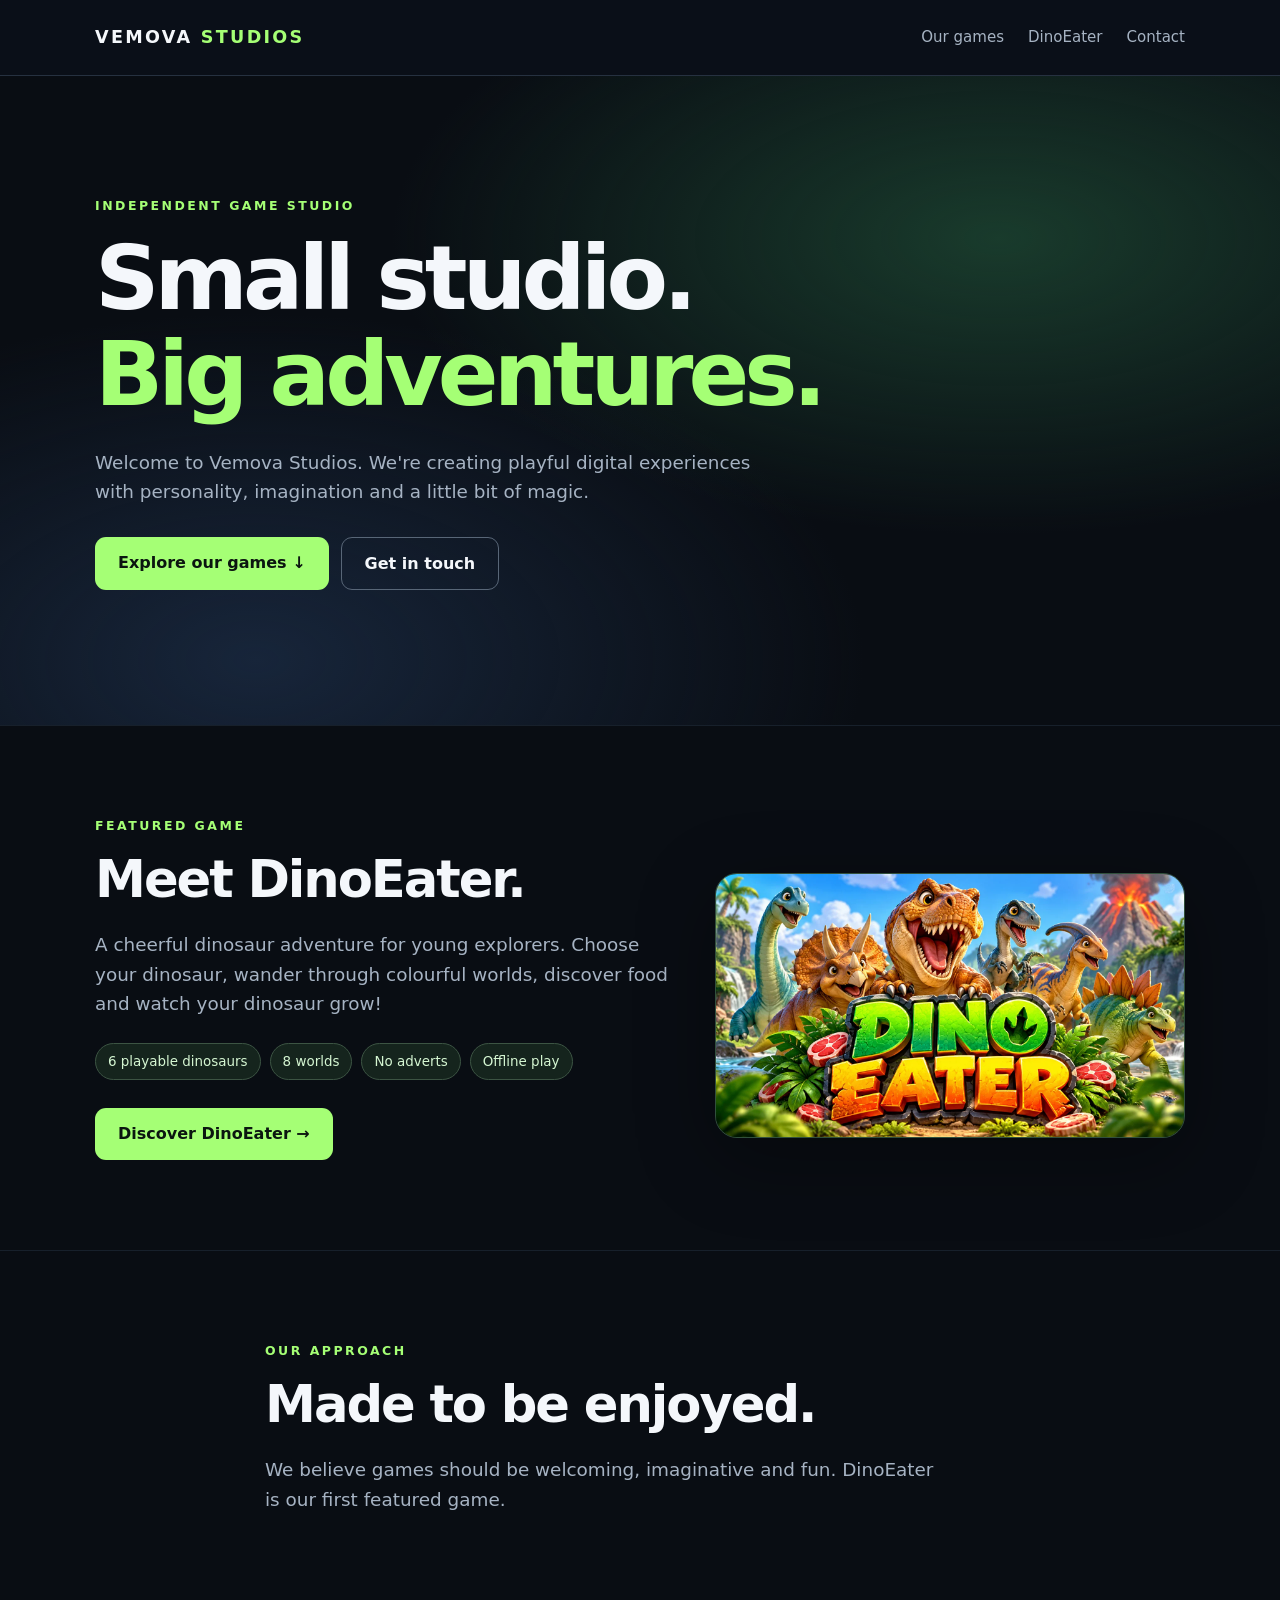
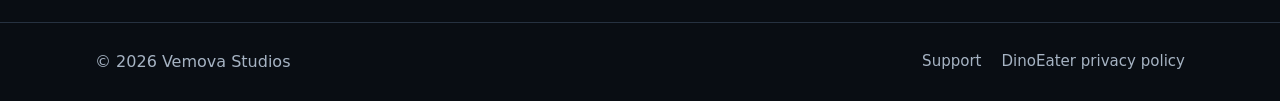
==== index.html @ fb1845d6 "Use DinoEater game banner on studio homepage" ====
<!doctype html><html lang="en-GB"><head><meta charset="utf-8"><meta name="viewport" content="width=device-width,initial-scale=1"><meta name="description" content="Vemova Studios is an independent game studio. Discover DinoEater, a colourful dinosaur adventure coming soon to Android."><meta name="theme-color" content="#090d13"><title>Vemova Studios | Independent Game Studio</title><link rel="stylesheet" href="style.css"></head><body><header><div class="wrap nav"><a class="brand" href="./">VEMOVA <span>STUDIOS</span></a><nav><a href="#games">Our games</a><a href="dinoeater/">DinoEater</a><a href="mailto:support@vemovastudios.co.uk">Contact</a></nav></div></header><main><section class="hero"><div class="wrap"><div class="eyebrow">INDEPENDENT GAME STUDIO</div><h1>Small studio.<br><em>Big adventures.</em></h1><p class="lead">Welcome to Vemova Studios. We're creating playful digital experiences with personality, imagination and a little bit of magic.</p><div class="actions"><a class="button" href="#games">Explore our games ↓</a><a class="button outline" href="mailto:support@vemovastudios.co.uk">Get in touch</a></div></div></section><section class="section" id="games"><div class="wrap"><div class="eyebrow">FEATURED GAME</div><div class="feature"><div><h2>Meet DinoEater.</h2><p class="section-intro">A cheerful dinosaur adventure for young explorers. Choose your dinosaur, wander through colourful worlds, discover food and watch your dinosaur grow!</p><div class="pills"><span class="pill">6 playable dinosaurs</span><span class="pill">8 worlds</span><span class="pill">No adverts</span><span class="pill">Offline play</span></div><a class="button" href="dinoeater/">Discover DinoEater →</a></div><div class="dino-mark" style="overflow:hidden;min-height:0"><img src="dinoeater-banner.webp" alt="DinoEater game banner featuring colourful dinosaurs" style="display:block;width:100%;height:auto" loading="lazy"></div></div></div></section><section class="section"><div class="wrap narrow"><div class="eyebrow">OUR APPROACH</div><h2>Made to be enjoyed.</h2><p class="section-intro">We believe games should be welcoming, imaginative and fun. DinoEater is our first featured game.</p></div></section></main><footer><div class="wrap footer-inner"><span>© <span id="year">2026</span> Vemova Studios</span><div class="footer-links"><a href="mailto:support@vemovastudios.co.uk">Support</a><a href="https://privacy.vemovastudios.co.uk/">DinoEater privacy policy</a></div></div></footer><script>document.getElementById('year').textContent=new Date().getFullYear()</script></body></html>
---- style.css ----
:root{color-scheme:dark;--bg:#090d13;--panel:#121a25;--line:#263140;--text:#f4f7fb;--muted:#a6b3c3;--green:#a5ff75}*{box-sizing:border-box}html{scroll-behavior:smooth}body{margin:0;background:var(--bg);color:var(--text);font-family:Inter,system-ui,-apple-system,Segoe UI,sans-serif;line-height:1.6}a{color:inherit;text-decoration:none}.wrap{max-width:1140px;margin:auto;padding:0 25px}header{background:#0b1119eF;border-bottom:1px solid var(--line);position:sticky;top:0;z-index:5;backdrop-filter:blur(12px)}.nav{display:flex;justify-content:space-between;align-items:center;min-height:75px;gap:20px}.brand{font-size:1.1rem;font-weight:900;letter-spacing:.13em;white-space:nowrap}.brand span{color:var(--green)}nav{display:flex;gap:24px;flex-wrap:wrap}nav a,.footer-links a{color:var(--muted);font-size:.94rem}nav a:hover,a:hover{color:var(--green)}.hero{padding:120px 0 135px;background:radial-gradient(ellipse at 78% 25%,#193b2c 0,transparent 43%),radial-gradient(ellipse at 20% 90%,#17253a 0,transparent 42%),var(--bg)}.eyebrow{font-size:.78rem;font-weight:800;letter-spacing:.2em;color:var(--green);margin-bottom:15px}h1,h2,h3,p{margin-top:0}h1{font-size:clamp(3rem,7vw,6.4rem);line-height:1.07;letter-spacing:-.055em;margin-bottom:25px}h1 em{color:var(--green);font-style:normal}h2{font-size:clamp(2.1rem,4vw,3.7rem);line-height:1.12;letter-spacing:-.04em;margin-bottom:22px}h3{font-size:1.25rem}.lead,.section-intro{font-size:1.15rem;max-width:680px;color:var(--muted)}.actions{display:flex;gap:12px;flex-wrap:wrap;margin-top:30px}.button{display:inline-block;background:var(--green);color:#0b1610;padding:13px 23px;border-radius:11px;font-weight:800}.button:hover{background:#d0ffae;color:#07120a}.button.outline{background:transparent;border:1px solid #586677;color:var(--text)}.section{padding:90px 0;border-top:1px solid #17202b}.feature{display:grid;grid-template-columns:1.1fr .9fr;gap:45px;align-items:center}.pills{display:flex;flex-wrap:wrap;gap:9px;margin:24px 0 28px}.pill{padding:7px 12px;border:1px solid #3c5443;border-radius:99px;color:#d5f6d2;background:#15241d;font-size:.84rem}.dino-mark{min-height:350px;border-radius:22px;display:grid;place-items:center;text-align:center;background:radial-gradient(circle at 50% 45%,#275c35,#132b28 60%,#101824);border:1px solid #31503c;box-shadow:0 20px 80px #0005}.dino-mark strong{display:block;font-size:2.6rem;color:var(--green);line-height:1.3}.dino-mark small{display:block;color:#d0dfd2}.emoji{font-size:6.5rem}.narrow{max-width:800px}.grid{display:grid;grid-template-columns:repeat(3,1fr);gap:18px;margin-top:30px}.tile{background:var(--panel);border:1px solid var(--line);border-radius:16px;padding:28px}.tile p{color:var(--muted);margin-bottom:0}.icon{font-size:2.5rem;margin-bottom:12px}.worlds{display:grid;grid-template-columns:repeat(4,1fr);gap:14px;margin-top:25px}.world{background:linear-gradient(135deg,#172633,#15221b);border:1px solid #304139;padding:22px 16px;border-radius:13px;font-weight:700}.shots{background:#101925;border:1px dashed #496051;border-radius:18px;padding:60px 25px;text-align:center;color:var(--muted)}.shots strong{display:block;color:var(--text);font-size:1.15rem;margin-bottom:10px}.shots p{margin-bottom:0}footer{border-top:1px solid var(--line);padding:26px 0;color:var(--muted)}.footer-inner,.footer-links{display:flex;justify-content:space-between;gap:20px;flex-wrap:wrap}@media(max-width:750px){.nav{align-items:flex-start;flex-direction:column;padding-top:15px;padding-bottom:15px}nav{gap:16px}.hero{padding:85px 0}.section{padding:65px 0}.feature,.grid{grid-template-columns:1fr}.worlds{grid-template-columns:repeat(2,1fr)}.dino-mark{min-height:270px}}
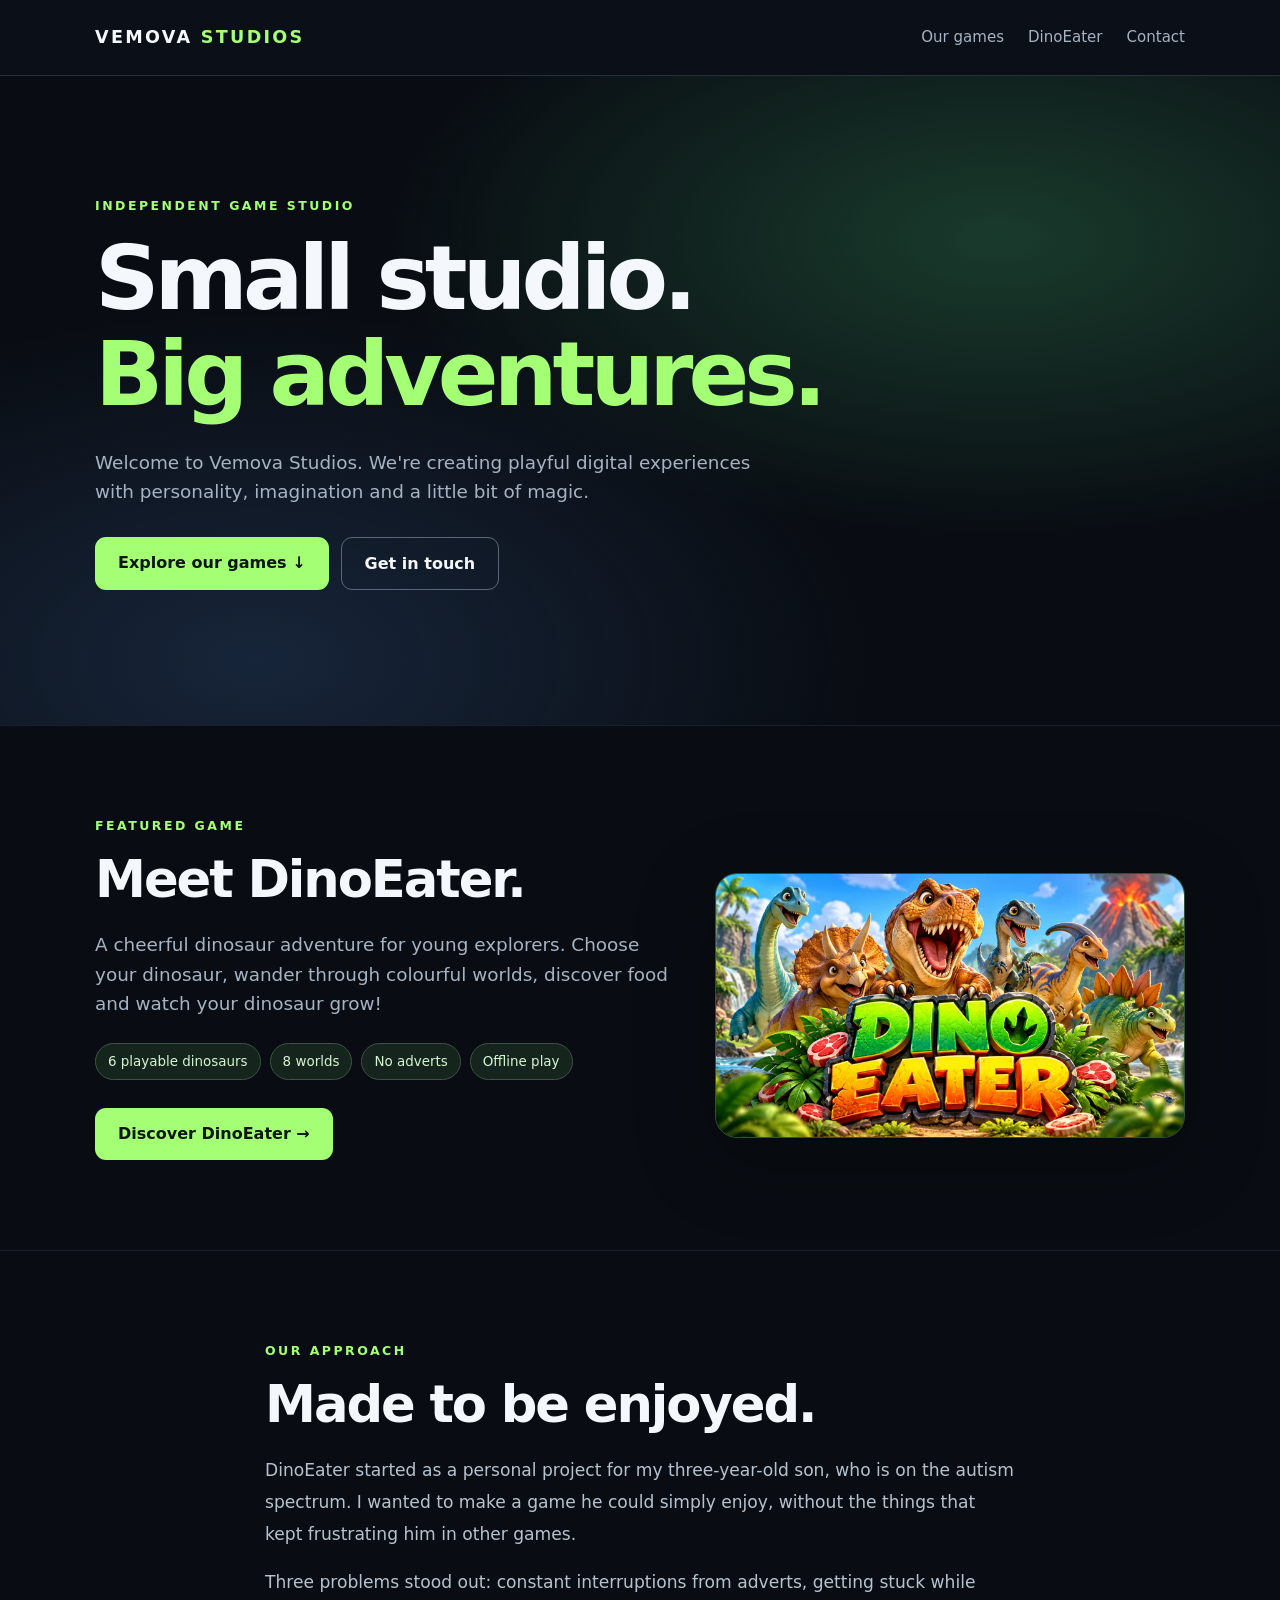
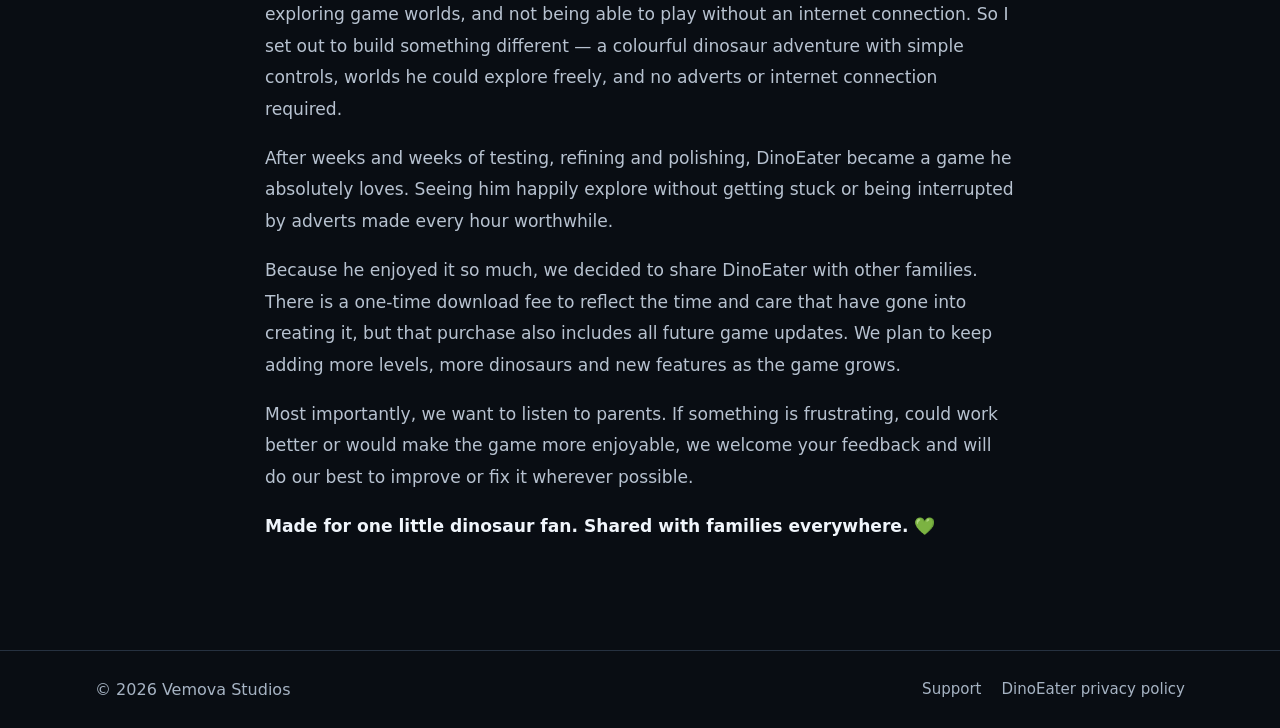
==== commit 5a71fcbf: "Tell DinoEater's family story in Our Approach homepage section" ====
--- a/index.html
+++ b/index.html
@@ -1 +1 @@
-<!doctype html><html lang="en-GB"><head><meta charset="utf-8"><meta name="viewport" content="width=device-width,initial-scale=1"><meta name="description" content="Vemova Studios is an independent game studio. Discover DinoEater, a colourful dinosaur adventure coming soon to Android."><meta name="theme-color" content="#090d13"><title>Vemova Studios | Independent Game Studio</title><link rel="stylesheet" href="style.css"></head><body><header><div class="wrap nav"><a class="brand" href="./">VEMOVA <span>STUDIOS</span></a><nav><a href="#games">Our games</a><a href="dinoeater/">DinoEater</a><a href="mailto:support@vemovastudios.co.uk">Contact</a></nav></div></header><main><section class="hero"><div class="wrap"><div class="eyebrow">INDEPENDENT GAME STUDIO</div><h1>Small studio.<br><em>Big adventures.</em></h1><p class="lead">Welcome to Vemova Studios. We're creating playful digital experiences with personality, imagination and a little bit of magic.</p><div class="actions"><a class="button" href="#games">Explore our games ↓</a><a class="button outline" href="mailto:support@vemovastudios.co.uk">Get in touch</a></div></div></section><section class="section" id="games"><div class="wrap"><div class="eyebrow">FEATURED GAME</div><div class="feature"><div><h2>Meet DinoEater.</h2><p class="section-intro">A cheerful dinosaur adventure for young explorers. Choose your dinosaur, wander through colourful worlds, discover food and watch your dinosaur grow!</p><div class="pills"><span class="pill">6 playable dinosaurs</span><span class="pill">8 worlds</span><span class="pill">No adverts</span><span class="pill">Offline play</span></div><a class="button" href="dinoeater/">Discover DinoEater →</a></div><div class="dino-mark" style="overflow:hidden;min-height:0"><img src="dinoeater-banner.webp" alt="DinoEater game banner featuring colourful dinosaurs" style="display:block;width:100%;height:auto" loading="lazy"></div></div></div></section><section class="section"><div class="wrap narrow"><div class="eyebrow">OUR APPROACH</div><h2>Made to be enjoyed.</h2><p class="section-intro">We believe games should be welcoming, imaginative and fun. DinoEater is our first featured game.</p></div></section></main><footer><div class="wrap footer-inner"><span>© <span id="year">2026</span> Vemova Studios</span><div class="footer-links"><a href="mailto:support@vemovastudios.co.uk">Support</a><a href="https://privacy.vemovastudios.co.uk/">DinoEater privacy policy</a></div></div></footer><script>document.getElementById('year').textContent=new Date().getFullYear()</script></body></html>+<!doctype html><html lang="en-GB"><head><meta charset="utf-8"><meta name="viewport" content="width=device-width,initial-scale=1"><meta name="description" content="Vemova Studios is an independent game studio. Discover DinoEater, a colourful dinosaur adventure coming soon to Android."><meta name="theme-color" content="#090d13"><title>Vemova Studios | Independent Game Studio</title><link rel="stylesheet" href="style.css"></head><body><header><div class="wrap nav"><a class="brand" href="./">VEMOVA <span>STUDIOS</span></a><nav><a href="#games">Our games</a><a href="dinoeater/">DinoEater</a><a href="mailto:support@vemovastudios.co.uk">Contact</a></nav></div></header><main><section class="hero"><div class="wrap"><div class="eyebrow">INDEPENDENT GAME STUDIO</div><h1>Small studio.<br><em>Big adventures.</em></h1><p class="lead">Welcome to Vemova Studios. We're creating playful digital experiences with personality, imagination and a little bit of magic.</p><div class="actions"><a class="button" href="#games">Explore our games ↓</a><a class="button outline" href="mailto:support@vemovastudios.co.uk">Get in touch</a></div></div></section><section class="section" id="games"><div class="wrap"><div class="eyebrow">FEATURED GAME</div><div class="feature"><div><h2>Meet DinoEater.</h2><p class="section-intro">A cheerful dinosaur adventure for young explorers. Choose your dinosaur, wander through colourful worlds, discover food and watch your dinosaur grow!</p><div class="pills"><span class="pill">6 playable dinosaurs</span><span class="pill">8 worlds</span><span class="pill">No adverts</span><span class="pill">Offline play</span></div><a class="button" href="dinoeater/">Discover DinoEater →</a></div><div class="dino-mark" style="overflow:hidden;min-height:0"><img src="dinoeater-banner.webp" alt="DinoEater game banner featuring colourful dinosaurs" style="display:block;width:100%;height:auto" loading="lazy"></div></div></div></section><section class="section"><div class="wrap narrow"><div class="eyebrow">OUR APPROACH</div><h2>Made to be enjoyed.</h2><div style="color:#b7c2d0;font-size:1.07rem;line-height:1.85"><p>DinoEater started as a personal project for my three-year-old son, who is on the autism spectrum. I wanted to make a game he could simply enjoy, without the things that kept frustrating him in other games.</p><p>Three problems stood out: constant interruptions from adverts, getting stuck while exploring game worlds, and not being able to play without an internet connection. So I set out to build something different — a colourful dinosaur adventure with simple controls, worlds he could explore freely, and no adverts or internet connection required.</p><p>After weeks and weeks of testing, refining and polishing, DinoEater became a game he absolutely loves. Seeing him happily explore without getting stuck or being interrupted by adverts made every hour worthwhile.</p><p>Because he enjoyed it so much, we decided to share DinoEater with other families. There is a one-time download fee to reflect the time and care that have gone into creating it, but that purchase also includes all future game updates. We plan to keep adding more levels, more dinosaurs and new features as the game grows.</p><p>Most importantly, we want to listen to parents. If something is frustrating, could work better or would make the game more enjoyable, we welcome your feedback and will do our best to improve or fix it wherever possible.</p><p style="color:#f0f5fb;font-weight:700">Made for one little dinosaur fan. Shared with families everywhere. 💚</p></div></div></section></main><footer><div class="wrap footer-inner"><span>© <span id="year">2026</span> Vemova Studios</span><div class="footer-links"><a href="mailto:support@vemovastudios.co.uk">Support</a><a href="https://privacy.vemovastudios.co.uk/">DinoEater privacy policy</a></div></div></footer><script>document.getElementById('year').textContent=new Date().getFullYear()</script></body></html>
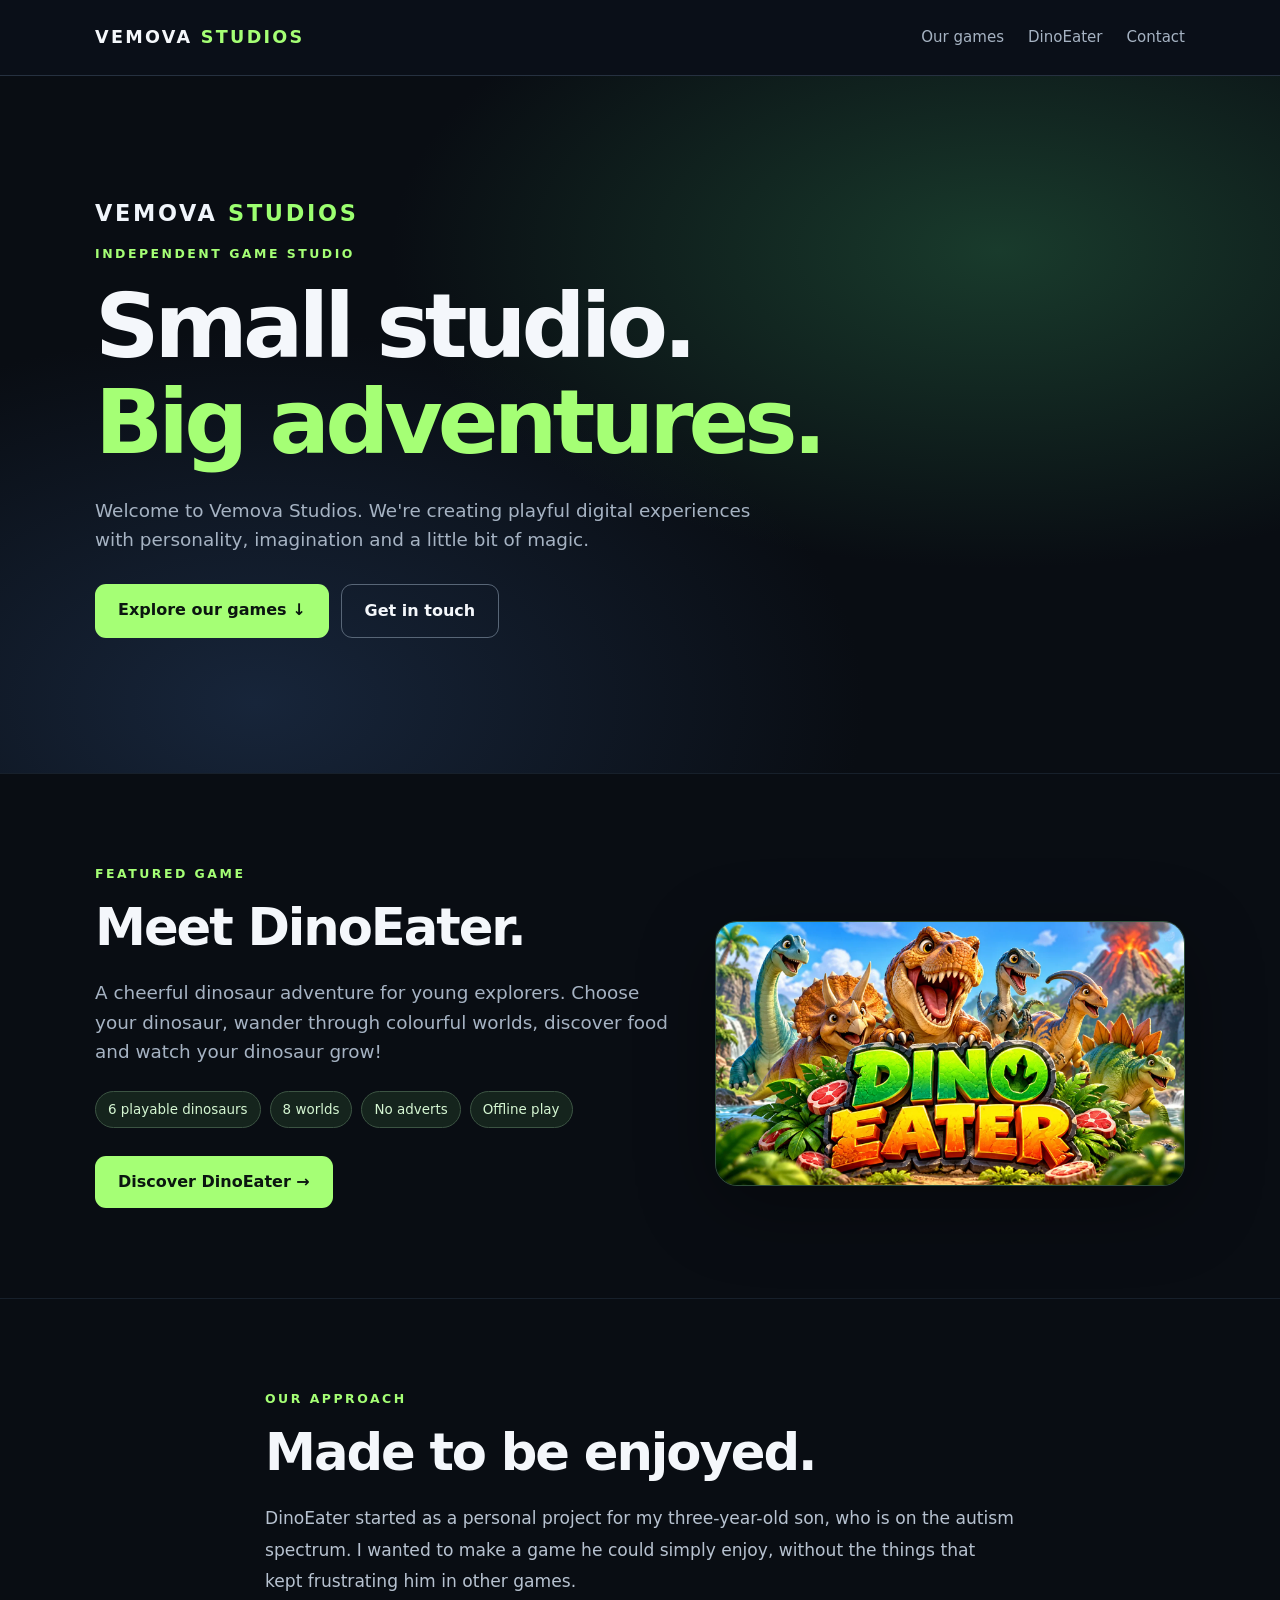
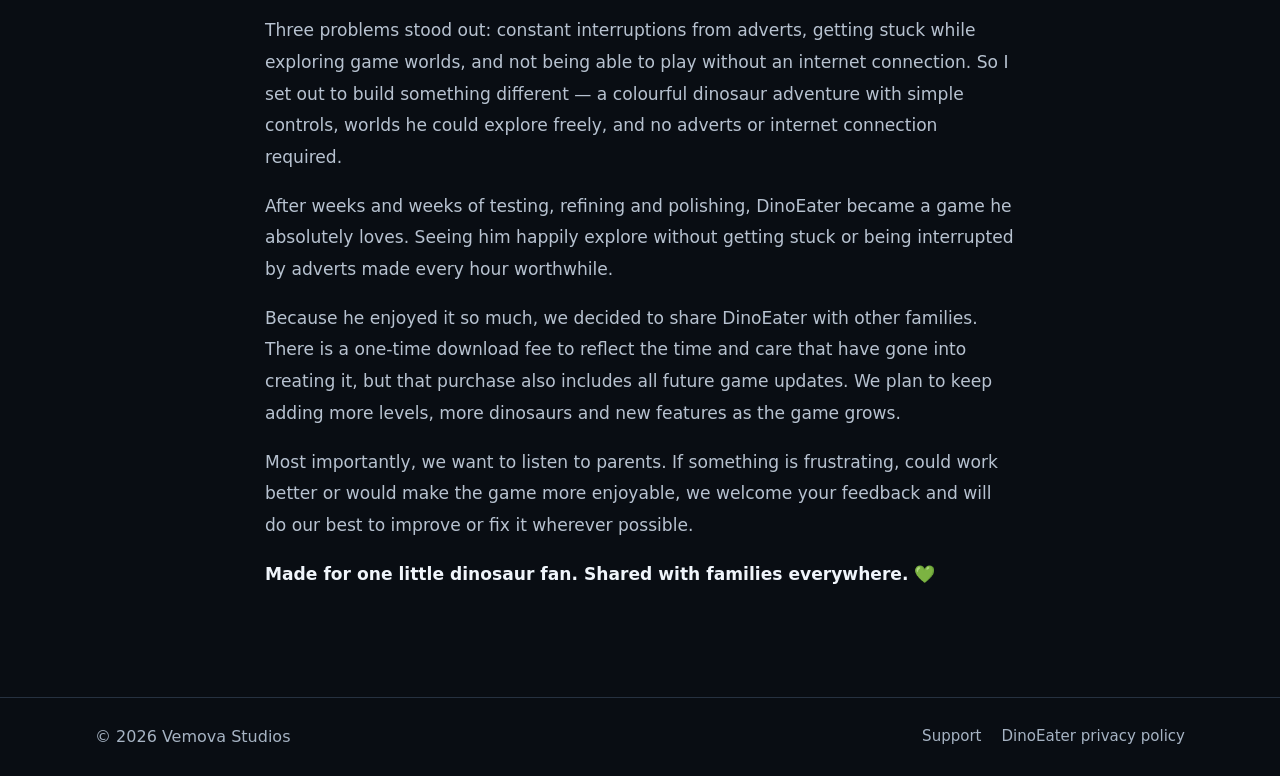
==== commit dc2e5844: "Add Vemova Studios name above homepage hero eyebrow" ====
--- a/index.html
+++ b/index.html
@@ -1 +1 @@
-<!doctype html><html lang="en-GB"><head><meta charset="utf-8"><meta name="viewport" content="width=device-width,initial-scale=1"><meta name="description" content="Vemova Studios is an independent game studio. Discover DinoEater, a colourful dinosaur adventure coming soon to Android."><meta name="theme-color" content="#090d13"><title>Vemova Studios | Independent Game Studio</title><link rel="stylesheet" href="style.css"></head><body><header><div class="wrap nav"><a class="brand" href="./">VEMOVA <span>STUDIOS</span></a><nav><a href="#games">Our games</a><a href="dinoeater/">DinoEater</a><a href="mailto:support@vemovastudios.co.uk">Contact</a></nav></div></header><main><section class="hero"><div class="wrap"><div class="eyebrow">INDEPENDENT GAME STUDIO</div><h1>Small studio.<br><em>Big adventures.</em></h1><p class="lead">Welcome to Vemova Studios. We're creating playful digital experiences with personality, imagination and a little bit of magic.</p><div class="actions"><a class="button" href="#games">Explore our games ↓</a><a class="button outline" href="mailto:support@vemovastudios.co.uk">Get in touch</a></div></div></section><section class="section" id="games"><div class="wrap"><div class="eyebrow">FEATURED GAME</div><div class="feature"><div><h2>Meet DinoEater.</h2><p class="section-intro">A cheerful dinosaur adventure for young explorers. Choose your dinosaur, wander through colourful worlds, discover food and watch your dinosaur grow!</p><div class="pills"><span class="pill">6 playable dinosaurs</span><span class="pill">8 worlds</span><span class="pill">No adverts</span><span class="pill">Offline play</span></div><a class="button" href="dinoeater/">Discover DinoEater →</a></div><div class="dino-mark" style="overflow:hidden;min-height:0"><img src="dinoeater-banner.webp" alt="DinoEater game banner featuring colourful dinosaurs" style="display:block;width:100%;height:auto" loading="lazy"></div></div></div></section><section class="section"><div class="wrap narrow"><div class="eyebrow">OUR APPROACH</div><h2>Made to be enjoyed.</h2><div style="color:#b7c2d0;font-size:1.07rem;line-height:1.85"><p>DinoEater started as a personal project for my three-year-old son, who is on the autism spectrum. I wanted to make a game he could simply enjoy, without the things that kept frustrating him in other games.</p><p>Three problems stood out: constant interruptions from adverts, getting stuck while exploring game worlds, and not being able to play without an internet connection. So I set out to build something different — a colourful dinosaur adventure with simple controls, worlds he could explore freely, and no adverts or internet connection required.</p><p>After weeks and weeks of testing, refining and polishing, DinoEater became a game he absolutely loves. Seeing him happily explore without getting stuck or being interrupted by adverts made every hour worthwhile.</p><p>Because he enjoyed it so much, we decided to share DinoEater with other families. There is a one-time download fee to reflect the time and care that have gone into creating it, but that purchase also includes all future game updates. We plan to keep adding more levels, more dinosaurs and new features as the game grows.</p><p>Most importantly, we want to listen to parents. If something is frustrating, could work better or would make the game more enjoyable, we welcome your feedback and will do our best to improve or fix it wherever possible.</p><p style="color:#f0f5fb;font-weight:700">Made for one little dinosaur fan. Shared with families everywhere. 💚</p></div></div></section></main><footer><div class="wrap footer-inner"><span>© <span id="year">2026</span> Vemova Studios</span><div class="footer-links"><a href="mailto:support@vemovastudios.co.uk">Support</a><a href="https://privacy.vemovastudios.co.uk/">DinoEater privacy policy</a></div></div></footer><script>document.getElementById('year').textContent=new Date().getFullYear()</script></body></html>+<!doctype html><html lang="en-GB"><head><meta charset="utf-8"><meta name="viewport" content="width=device-width,initial-scale=1"><meta name="description" content="Vemova Studios is an independent game studio. Discover DinoEater, a colourful dinosaur adventure coming soon to Android."><meta name="theme-color" content="#090d13"><title>Vemova Studios | Independent Game Studio</title><link rel="stylesheet" href="style.css"></head><body><header><div class="wrap nav"><a class="brand" href="./">VEMOVA <span>STUDIOS</span></a><nav><a href="#games">Our games</a><a href="dinoeater/">DinoEater</a><a href="mailto:support@vemovastudios.co.uk">Contact</a></nav></div></header><main><section class="hero"><div class="wrap"><div style="font-size:1.4rem;font-weight:900;letter-spacing:.12em;color:#f0f5fb;margin-bottom:12px">VEMOVA <span style="color:#9cff70">STUDIOS</span></div><div class="eyebrow">INDEPENDENT GAME STUDIO</div><h1>Small studio.<br><em>Big adventures.</em></h1><p class="lead">Welcome to Vemova Studios. We're creating playful digital experiences with personality, imagination and a little bit of magic.</p><div class="actions"><a class="button" href="#games">Explore our games ↓</a><a class="button outline" href="mailto:support@vemovastudios.co.uk">Get in touch</a></div></div></section><section class="section" id="games"><div class="wrap"><div class="eyebrow">FEATURED GAME</div><div class="feature"><div><h2>Meet DinoEater.</h2><p class="section-intro">A cheerful dinosaur adventure for young explorers. Choose your dinosaur, wander through colourful worlds, discover food and watch your dinosaur grow!</p><div class="pills"><span class="pill">6 playable dinosaurs</span><span class="pill">8 worlds</span><span class="pill">No adverts</span><span class="pill">Offline play</span></div><a class="button" href="dinoeater/">Discover DinoEater →</a></div><div class="dino-mark" style="overflow:hidden;min-height:0"><img src="dinoeater-banner.webp" alt="DinoEater game banner featuring colourful dinosaurs" style="display:block;width:100%;height:auto" loading="lazy"></div></div></div></section><section class="section"><div class="wrap narrow"><div class="eyebrow">OUR APPROACH</div><h2>Made to be enjoyed.</h2><div style="color:#b7c2d0;font-size:1.07rem;line-height:1.85"><p>DinoEater started as a personal project for my three-year-old son, who is on the autism spectrum. I wanted to make a game he could simply enjoy, without the things that kept frustrating him in other games.</p><p>Three problems stood out: constant interruptions from adverts, getting stuck while exploring game worlds, and not being able to play without an internet connection. So I set out to build something different — a colourful dinosaur adventure with simple controls, worlds he could explore freely, and no adverts or internet connection required.</p><p>After weeks and weeks of testing, refining and polishing, DinoEater became a game he absolutely loves. Seeing him happily explore without getting stuck or being interrupted by adverts made every hour worthwhile.</p><p>Because he enjoyed it so much, we decided to share DinoEater with other families. There is a one-time download fee to reflect the time and care that have gone into creating it, but that purchase also includes all future game updates. We plan to keep adding more levels, more dinosaurs and new features as the game grows.</p><p>Most importantly, we want to listen to parents. If something is frustrating, could work better or would make the game more enjoyable, we welcome your feedback and will do our best to improve or fix it wherever possible.</p><p style="color:#f0f5fb;font-weight:700">Made for one little dinosaur fan. Shared with families everywhere. 💚</p></div></div></section></main><footer><div class="wrap footer-inner"><span>© <span id="year">2026</span> Vemova Studios</span><div class="footer-links"><a href="mailto:support@vemovastudios.co.uk">Support</a><a href="https://privacy.vemovastudios.co.uk/">DinoEater privacy policy</a></div></div></footer><script>document.getElementById('year').textContent=new Date().getFullYear()</script></body></html>
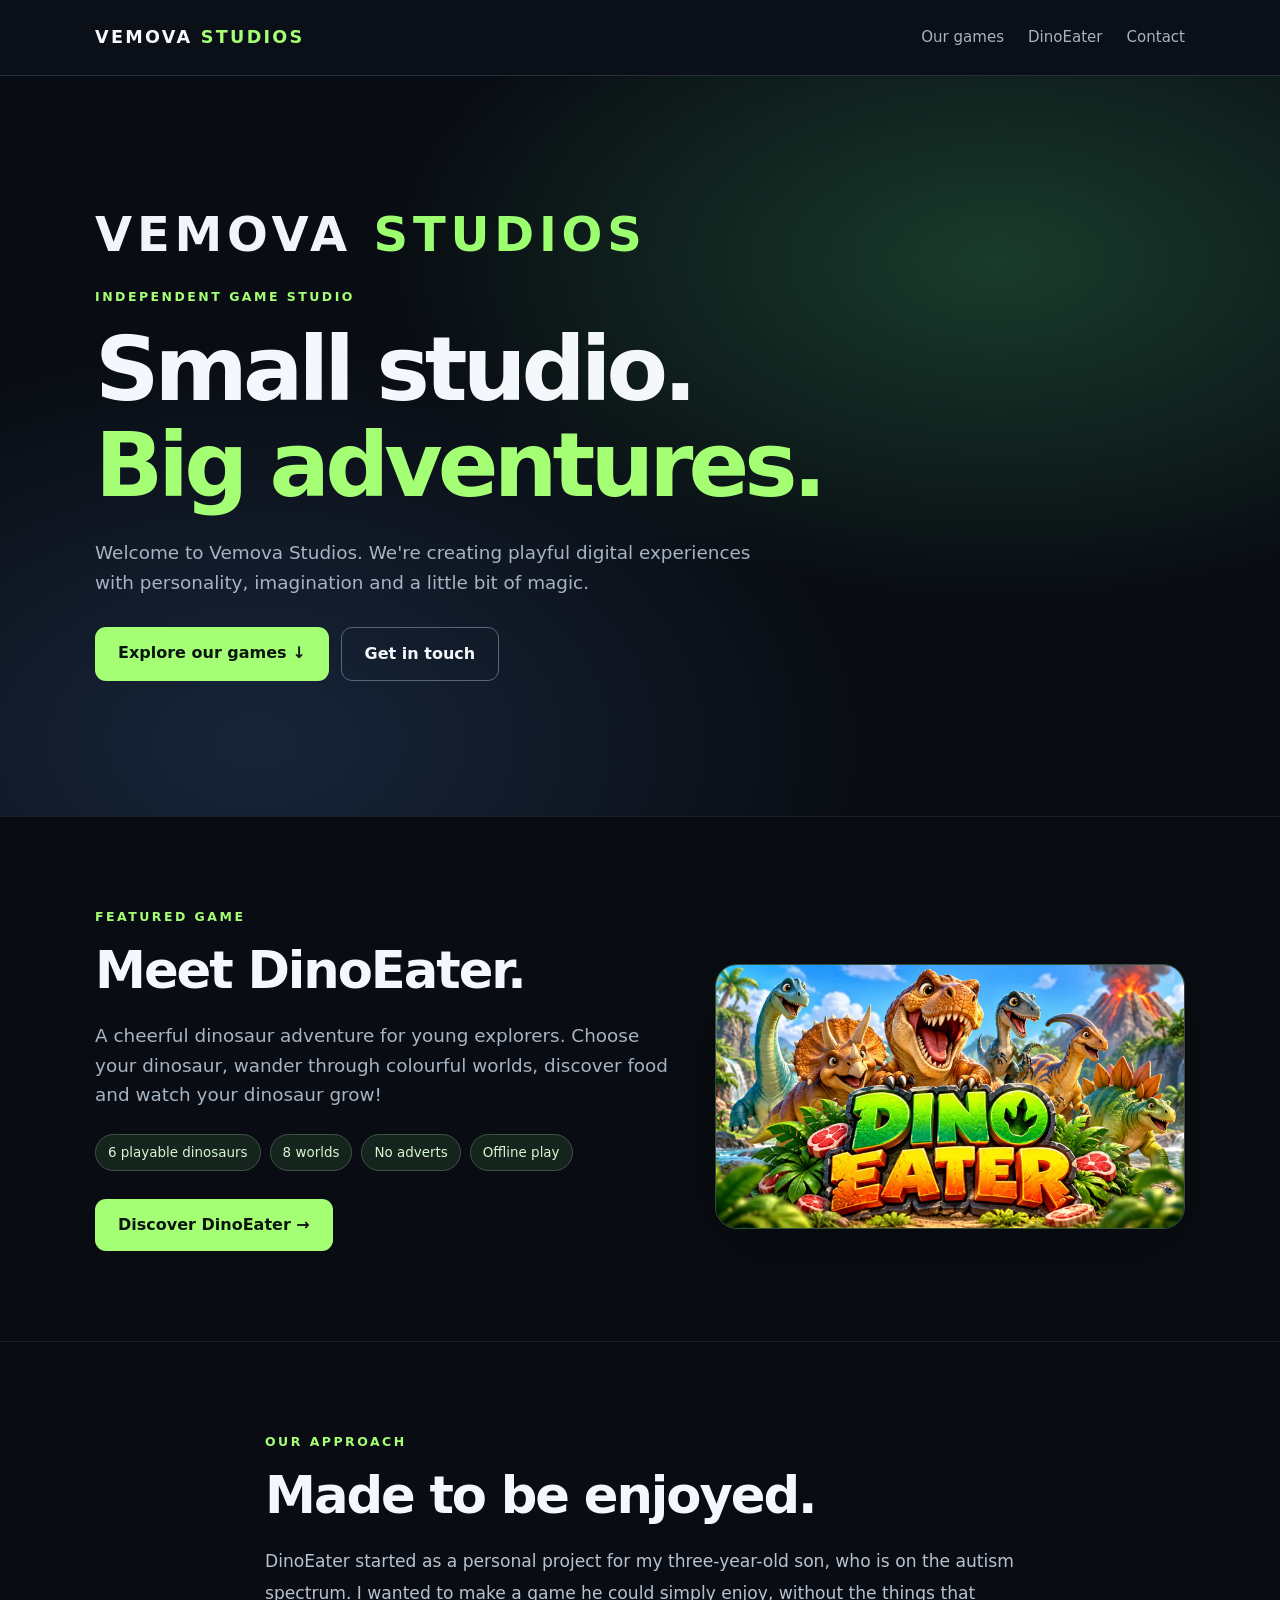
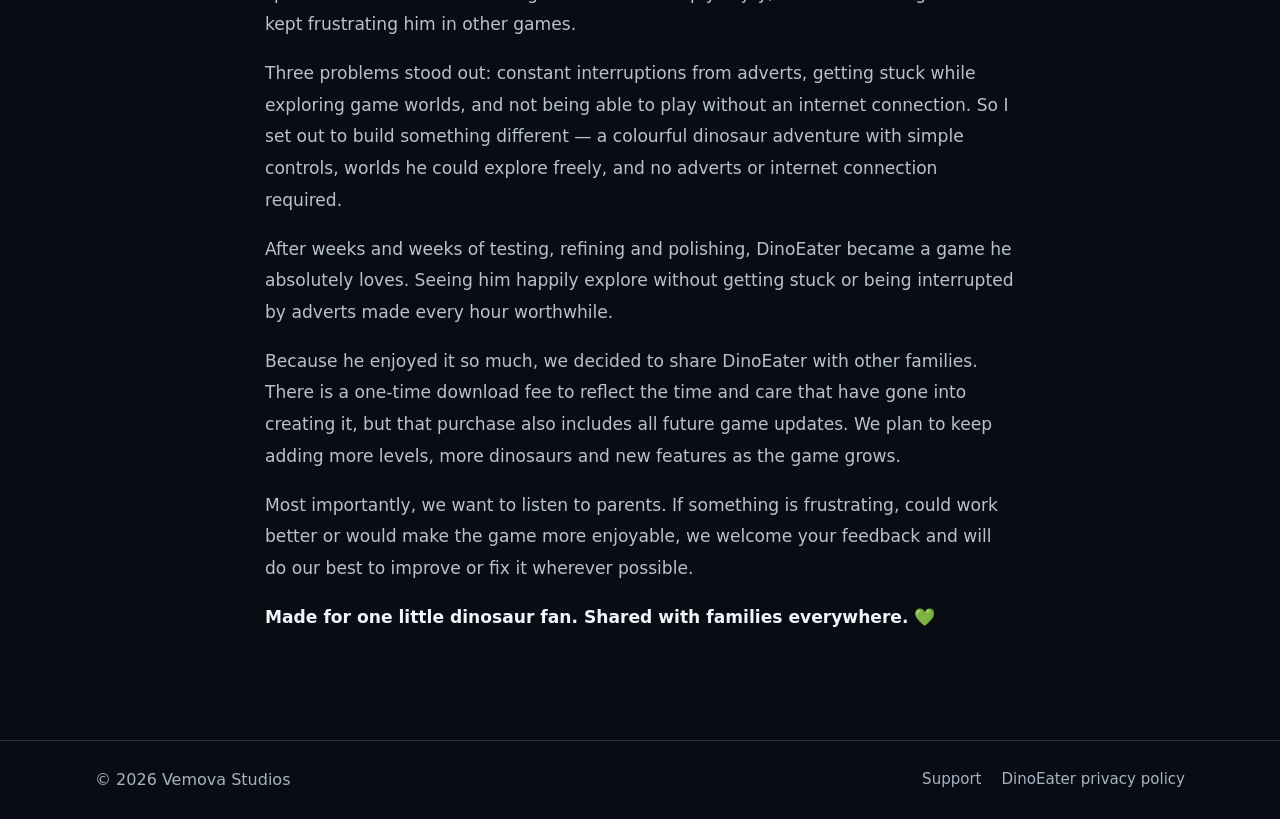
==== commit 9d39b5f3: "Increase Vemova Studios homepage hero name size" ====
--- a/index.html
+++ b/index.html
@@ -1 +1 @@
-<!doctype html><html lang="en-GB"><head><meta charset="utf-8"><meta name="viewport" content="width=device-width,initial-scale=1"><meta name="description" content="Vemova Studios is an independent game studio. Discover DinoEater, a colourful dinosaur adventure coming soon to Android."><meta name="theme-color" content="#090d13"><title>Vemova Studios | Independent Game Studio</title><link rel="stylesheet" href="style.css"></head><body><header><div class="wrap nav"><a class="brand" href="./">VEMOVA <span>STUDIOS</span></a><nav><a href="#games">Our games</a><a href="dinoeater/">DinoEater</a><a href="mailto:support@vemovastudios.co.uk">Contact</a></nav></div></header><main><section class="hero"><div class="wrap"><div style="font-size:1.4rem;font-weight:900;letter-spacing:.12em;color:#f0f5fb;margin-bottom:12px">VEMOVA <span style="color:#9cff70">STUDIOS</span></div><div class="eyebrow">INDEPENDENT GAME STUDIO</div><h1>Small studio.<br><em>Big adventures.</em></h1><p class="lead">Welcome to Vemova Studios. We're creating playful digital experiences with personality, imagination and a little bit of magic.</p><div class="actions"><a class="button" href="#games">Explore our games ↓</a><a class="button outline" href="mailto:support@vemovastudios.co.uk">Get in touch</a></div></div></section><section class="section" id="games"><div class="wrap"><div class="eyebrow">FEATURED GAME</div><div class="feature"><div><h2>Meet DinoEater.</h2><p class="section-intro">A cheerful dinosaur adventure for young explorers. Choose your dinosaur, wander through colourful worlds, discover food and watch your dinosaur grow!</p><div class="pills"><span class="pill">6 playable dinosaurs</span><span class="pill">8 worlds</span><span class="pill">No adverts</span><span class="pill">Offline play</span></div><a class="button" href="dinoeater/">Discover DinoEater →</a></div><div class="dino-mark" style="overflow:hidden;min-height:0"><img src="dinoeater-banner.webp" alt="DinoEater game banner featuring colourful dinosaurs" style="display:block;width:100%;height:auto" loading="lazy"></div></div></div></section><section class="section"><div class="wrap narrow"><div class="eyebrow">OUR APPROACH</div><h2>Made to be enjoyed.</h2><div style="color:#b7c2d0;font-size:1.07rem;line-height:1.85"><p>DinoEater started as a personal project for my three-year-old son, who is on the autism spectrum. I wanted to make a game he could simply enjoy, without the things that kept frustrating him in other games.</p><p>Three problems stood out: constant interruptions from adverts, getting stuck while exploring game worlds, and not being able to play without an internet connection. So I set out to build something different — a colourful dinosaur adventure with simple controls, worlds he could explore freely, and no adverts or internet connection required.</p><p>After weeks and weeks of testing, refining and polishing, DinoEater became a game he absolutely loves. Seeing him happily explore without getting stuck or being interrupted by adverts made every hour worthwhile.</p><p>Because he enjoyed it so much, we decided to share DinoEater with other families. There is a one-time download fee to reflect the time and care that have gone into creating it, but that purchase also includes all future game updates. We plan to keep adding more levels, more dinosaurs and new features as the game grows.</p><p>Most importantly, we want to listen to parents. If something is frustrating, could work better or would make the game more enjoyable, we welcome your feedback and will do our best to improve or fix it wherever possible.</p><p style="color:#f0f5fb;font-weight:700">Made for one little dinosaur fan. Shared with families everywhere. 💚</p></div></div></section></main><footer><div class="wrap footer-inner"><span>© <span id="year">2026</span> Vemova Studios</span><div class="footer-links"><a href="mailto:support@vemovastudios.co.uk">Support</a><a href="https://privacy.vemovastudios.co.uk/">DinoEater privacy policy</a></div></div></footer><script>document.getElementById('year').textContent=new Date().getFullYear()</script></body></html>+<!doctype html><html lang="en-GB"><head><meta charset="utf-8"><meta name="viewport" content="width=device-width,initial-scale=1"><meta name="description" content="Vemova Studios is an independent game studio. Discover DinoEater, a colourful dinosaur adventure coming soon to Android."><meta name="theme-color" content="#090d13"><title>Vemova Studios | Independent Game Studio</title><link rel="stylesheet" href="style.css"></head><body><header><div class="wrap nav"><a class="brand" href="./">VEMOVA <span>STUDIOS</span></a><nav><a href="#games">Our games</a><a href="dinoeater/">DinoEater</a><a href="mailto:support@vemovastudios.co.uk">Contact</a></nav></div></header><main><section class="hero"><div class="wrap"><div style="font-size:clamp(2rem,4vw,3rem);font-weight:900;letter-spacing:.10em;color:#f0f5fb;margin-bottom:14px">VEMOVA <span style="color:#9cff70">STUDIOS</span></div><div class="eyebrow">INDEPENDENT GAME STUDIO</div><h1>Small studio.<br><em>Big adventures.</em></h1><p class="lead">Welcome to Vemova Studios. We're creating playful digital experiences with personality, imagination and a little bit of magic.</p><div class="actions"><a class="button" href="#games">Explore our games ↓</a><a class="button outline" href="mailto:support@vemovastudios.co.uk">Get in touch</a></div></div></section><section class="section" id="games"><div class="wrap"><div class="eyebrow">FEATURED GAME</div><div class="feature"><div><h2>Meet DinoEater.</h2><p class="section-intro">A cheerful dinosaur adventure for young explorers. Choose your dinosaur, wander through colourful worlds, discover food and watch your dinosaur grow!</p><div class="pills"><span class="pill">6 playable dinosaurs</span><span class="pill">8 worlds</span><span class="pill">No adverts</span><span class="pill">Offline play</span></div><a class="button" href="dinoeater/">Discover DinoEater →</a></div><div class="dino-mark" style="overflow:hidden;min-height:0"><img src="dinoeater-banner.webp" alt="DinoEater game banner featuring colourful dinosaurs" style="display:block;width:100%;height:auto" loading="lazy"></div></div></div></section><section class="section"><div class="wrap narrow"><div class="eyebrow">OUR APPROACH</div><h2>Made to be enjoyed.</h2><div style="color:#b7c2d0;font-size:1.07rem;line-height:1.85"><p>DinoEater started as a personal project for my three-year-old son, who is on the autism spectrum. I wanted to make a game he could simply enjoy, without the things that kept frustrating him in other games.</p><p>Three problems stood out: constant interruptions from adverts, getting stuck while exploring game worlds, and not being able to play without an internet connection. So I set out to build something different — a colourful dinosaur adventure with simple controls, worlds he could explore freely, and no adverts or internet connection required.</p><p>After weeks and weeks of testing, refining and polishing, DinoEater became a game he absolutely loves. Seeing him happily explore without getting stuck or being interrupted by adverts made every hour worthwhile.</p><p>Because he enjoyed it so much, we decided to share DinoEater with other families. There is a one-time download fee to reflect the time and care that have gone into creating it, but that purchase also includes all future game updates. We plan to keep adding more levels, more dinosaurs and new features as the game grows.</p><p>Most importantly, we want to listen to parents. If something is frustrating, could work better or would make the game more enjoyable, we welcome your feedback and will do our best to improve or fix it wherever possible.</p><p style="color:#f0f5fb;font-weight:700">Made for one little dinosaur fan. Shared with families everywhere. 💚</p></div></div></section></main><footer><div class="wrap footer-inner"><span>© <span id="year">2026</span> Vemova Studios</span><div class="footer-links"><a href="mailto:support@vemovastudios.co.uk">Support</a><a href="https://privacy.vemovastudios.co.uk/">DinoEater privacy policy</a></div></div></footer><script>document.getElementById('year').textContent=new Date().getFullYear()</script></body></html>
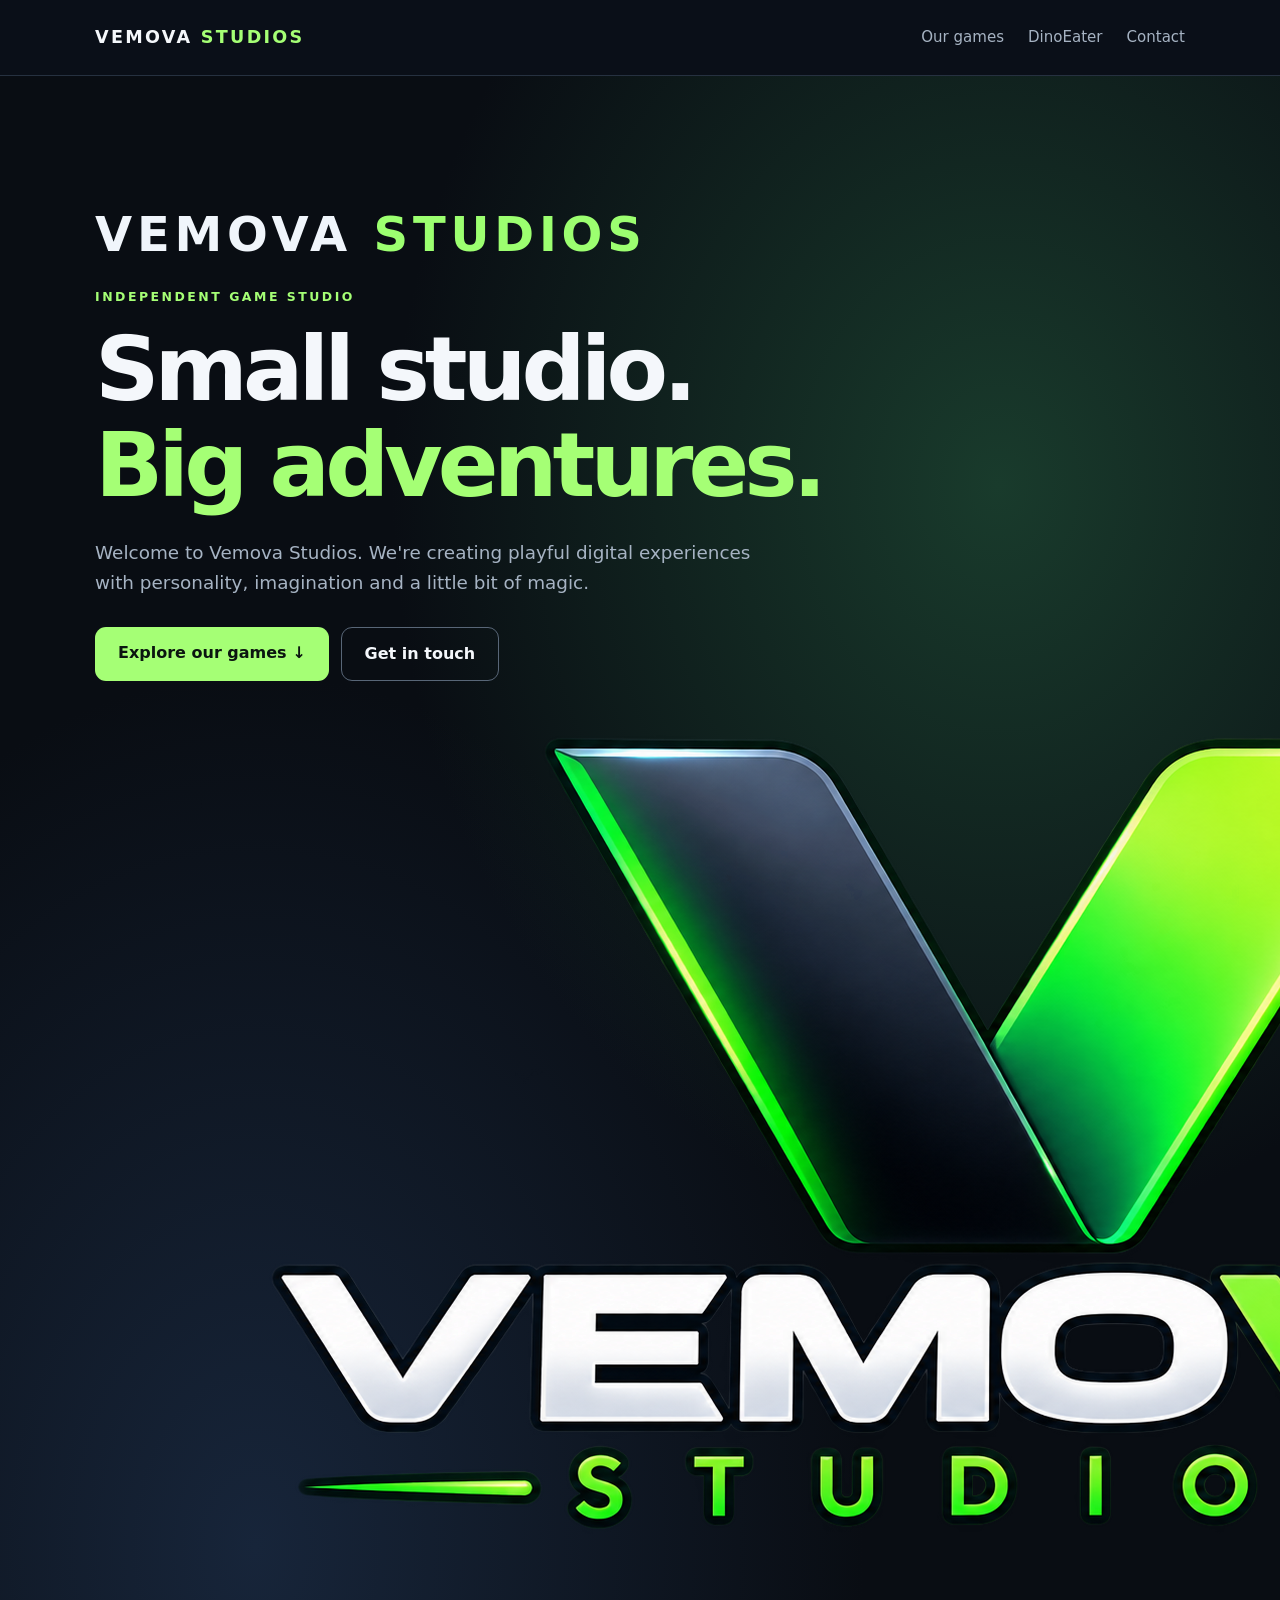
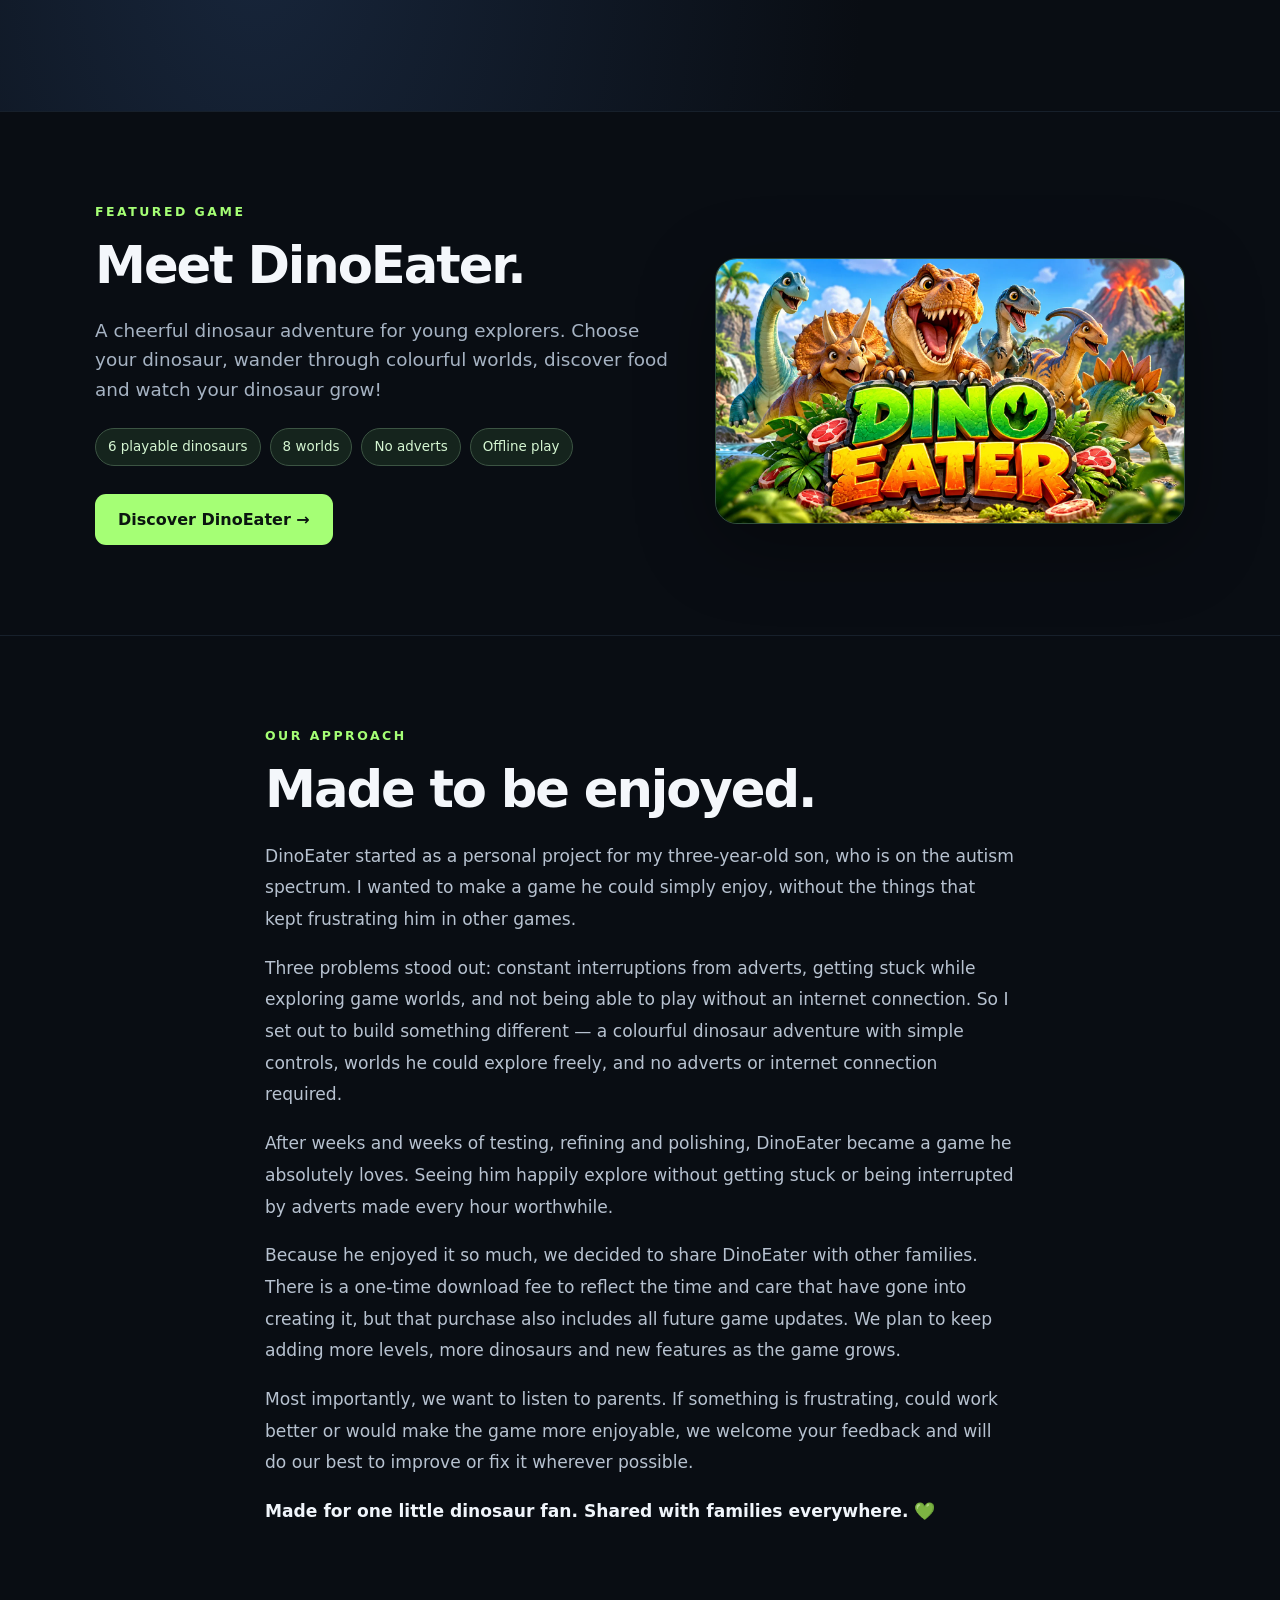
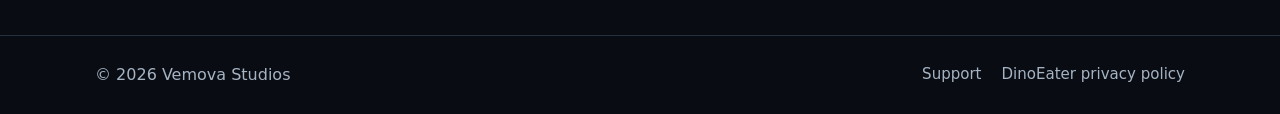
==== commit a7417946: "Place responsive Vemova Studios logo beside hero text" ====
--- a/index.html
+++ b/index.html
@@ -1 +1 @@
-<!doctype html><html lang="en-GB"><head><meta charset="utf-8"><meta name="viewport" content="width=device-width,initial-scale=1"><meta name="description" content="Vemova Studios is an independent game studio. Discover DinoEater, a colourful dinosaur adventure coming soon to Android."><meta name="theme-color" content="#090d13"><title>Vemova Studios | Independent Game Studio</title><link rel="stylesheet" href="style.css"></head><body><header><div class="wrap nav"><a class="brand" href="./">VEMOVA <span>STUDIOS</span></a><nav><a href="#games">Our games</a><a href="dinoeater/">DinoEater</a><a href="mailto:support@vemovastudios.co.uk">Contact</a></nav></div></header><main><section class="hero"><div class="wrap"><div style="font-size:clamp(2rem,4vw,3rem);font-weight:900;letter-spacing:.10em;color:#f0f5fb;margin-bottom:14px">VEMOVA <span style="color:#9cff70">STUDIOS</span></div><div class="eyebrow">INDEPENDENT GAME STUDIO</div><h1>Small studio.<br><em>Big adventures.</em></h1><p class="lead">Welcome to Vemova Studios. We're creating playful digital experiences with personality, imagination and a little bit of magic.</p><div class="actions"><a class="button" href="#games">Explore our games ↓</a><a class="button outline" href="mailto:support@vemovastudios.co.uk">Get in touch</a></div></div></section><section class="section" id="games"><div class="wrap"><div class="eyebrow">FEATURED GAME</div><div class="feature"><div><h2>Meet DinoEater.</h2><p class="section-intro">A cheerful dinosaur adventure for young explorers. Choose your dinosaur, wander through colourful worlds, discover food and watch your dinosaur grow!</p><div class="pills"><span class="pill">6 playable dinosaurs</span><span class="pill">8 worlds</span><span class="pill">No adverts</span><span class="pill">Offline play</span></div><a class="button" href="dinoeater/">Discover DinoEater →</a></div><div class="dino-mark" style="overflow:hidden;min-height:0"><img src="dinoeater-banner.webp" alt="DinoEater game banner featuring colourful dinosaurs" style="display:block;width:100%;height:auto" loading="lazy"></div></div></div></section><section class="section"><div class="wrap narrow"><div class="eyebrow">OUR APPROACH</div><h2>Made to be enjoyed.</h2><div style="color:#b7c2d0;font-size:1.07rem;line-height:1.85"><p>DinoEater started as a personal project for my three-year-old son, who is on the autism spectrum. I wanted to make a game he could simply enjoy, without the things that kept frustrating him in other games.</p><p>Three problems stood out: constant interruptions from adverts, getting stuck while exploring game worlds, and not being able to play without an internet connection. So I set out to build something different — a colourful dinosaur adventure with simple controls, worlds he could explore freely, and no adverts or internet connection required.</p><p>After weeks and weeks of testing, refining and polishing, DinoEater became a game he absolutely loves. Seeing him happily explore without getting stuck or being interrupted by adverts made every hour worthwhile.</p><p>Because he enjoyed it so much, we decided to share DinoEater with other families. There is a one-time download fee to reflect the time and care that have gone into creating it, but that purchase also includes all future game updates. We plan to keep adding more levels, more dinosaurs and new features as the game grows.</p><p>Most importantly, we want to listen to parents. If something is frustrating, could work better or would make the game more enjoyable, we welcome your feedback and will do our best to improve or fix it wherever possible.</p><p style="color:#f0f5fb;font-weight:700">Made for one little dinosaur fan. Shared with families everywhere. 💚</p></div></div></section></main><footer><div class="wrap footer-inner"><span>© <span id="year">2026</span> Vemova Studios</span><div class="footer-links"><a href="mailto:support@vemovastudios.co.uk">Support</a><a href="https://privacy.vemovastudios.co.uk/">DinoEater privacy policy</a></div></div></footer><script>document.getElementById('year').textContent=new Date().getFullYear()</script></body></html>+<!doctype html><html lang="en-GB"><head><meta charset="utf-8"><meta name="viewport" content="width=device-width,initial-scale=1"><meta name="description" content="Vemova Studios is an independent game studio. Discover DinoEater, a colourful dinosaur adventure coming soon to Android."><meta name="theme-color" content="#090d13"><title>Vemova Studios | Independent Game Studio</title><link rel="stylesheet" href="style.css"></head><body><header><div class="wrap nav"><a class="brand" href="./">VEMOVA <span>STUDIOS</span></a><nav><a href="#games">Our games</a><a href="dinoeater/">DinoEater</a><a href="mailto:support@vemovastudios.co.uk">Contact</a></nav></div></header><main><section class="hero"><div class="wrap hero-layout"><div class="hero-copy"><div style="font-size:clamp(2rem,4vw,3rem);font-weight:900;letter-spacing:.10em;color:#f0f5fb;margin-bottom:14px">VEMOVA <span style="color:#9cff70">STUDIOS</span></div><div class="eyebrow">INDEPENDENT GAME STUDIO</div><h1>Small studio.<br><em>Big adventures.</em></h1><p class="lead">Welcome to Vemova Studios. We're creating playful digital experiences with personality, imagination and a little bit of magic.</p><div class="actions"><a class="button" href="#games">Explore our games ↓</a><a class="button outline" href="mailto:support@vemovastudios.co.uk">Get in touch</a></div><img class="hero-logo" src="Glossy%20Vemova%20Studios%20Logo.png" alt="Glossy Vemova Studios logo" fetchpriority="high"></div></section><section class="section" id="games"><div class="wrap"><div class="eyebrow">FEATURED GAME</div><div class="feature"><div><h2>Meet DinoEater.</h2><p class="section-intro">A cheerful dinosaur adventure for young explorers. Choose your dinosaur, wander through colourful worlds, discover food and watch your dinosaur grow!</p><div class="pills"><span class="pill">6 playable dinosaurs</span><span class="pill">8 worlds</span><span class="pill">No adverts</span><span class="pill">Offline play</span></div><a class="button" href="dinoeater/">Discover DinoEater →</a></div><div class="dino-mark" style="overflow:hidden;min-height:0"><img src="dinoeater-banner.webp" alt="DinoEater game banner featuring colourful dinosaurs" style="display:block;width:100%;height:auto" loading="lazy"></div></div></div></section><section class="section"><div class="wrap narrow"><div class="eyebrow">OUR APPROACH</div><h2>Made to be enjoyed.</h2><div style="color:#b7c2d0;font-size:1.07rem;line-height:1.85"><p>DinoEater started as a personal project for my three-year-old son, who is on the autism spectrum. I wanted to make a game he could simply enjoy, without the things that kept frustrating him in other games.</p><p>Three problems stood out: constant interruptions from adverts, getting stuck while exploring game worlds, and not being able to play without an internet connection. So I set out to build something different — a colourful dinosaur adventure with simple controls, worlds he could explore freely, and no adverts or internet connection required.</p><p>After weeks and weeks of testing, refining and polishing, DinoEater became a game he absolutely loves. Seeing him happily explore without getting stuck or being interrupted by adverts made every hour worthwhile.</p><p>Because he enjoyed it so much, we decided to share DinoEater with other families. There is a one-time download fee to reflect the time and care that have gone into creating it, but that purchase also includes all future game updates. We plan to keep adding more levels, more dinosaurs and new features as the game grows.</p><p>Most importantly, we want to listen to parents. If something is frustrating, could work better or would make the game more enjoyable, we welcome your feedback and will do our best to improve or fix it wherever possible.</p><p style="color:#f0f5fb;font-weight:700">Made for one little dinosaur fan. Shared with families everywhere. 💚</p></div></div></section></main><footer><div class="wrap footer-inner"><span>© <span id="year">2026</span> Vemova Studios</span><div class="footer-links"><a href="mailto:support@vemovastudios.co.uk">Support</a><a href="https://privacy.vemovastudios.co.uk/">DinoEater privacy policy</a></div></div></footer><script>document.getElementById('year').textContent=new Date().getFullYear()</script></body></html>
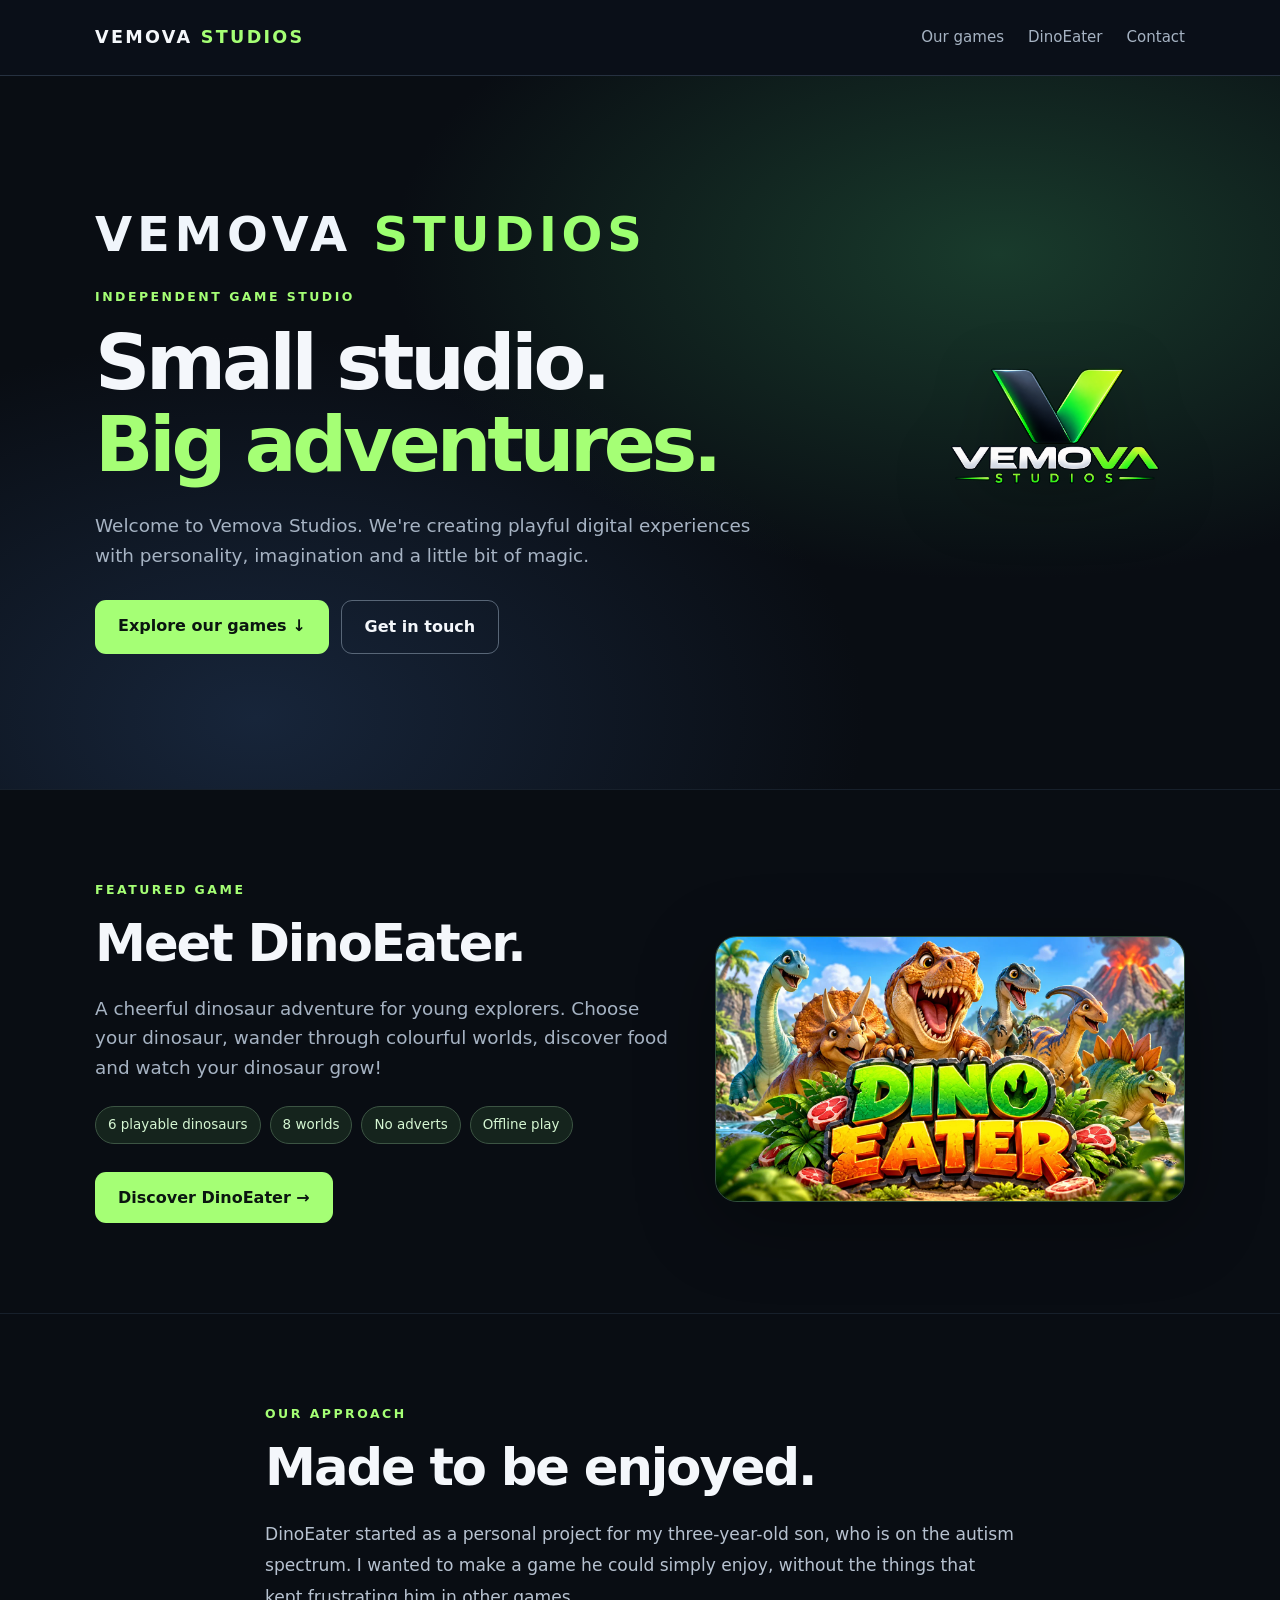
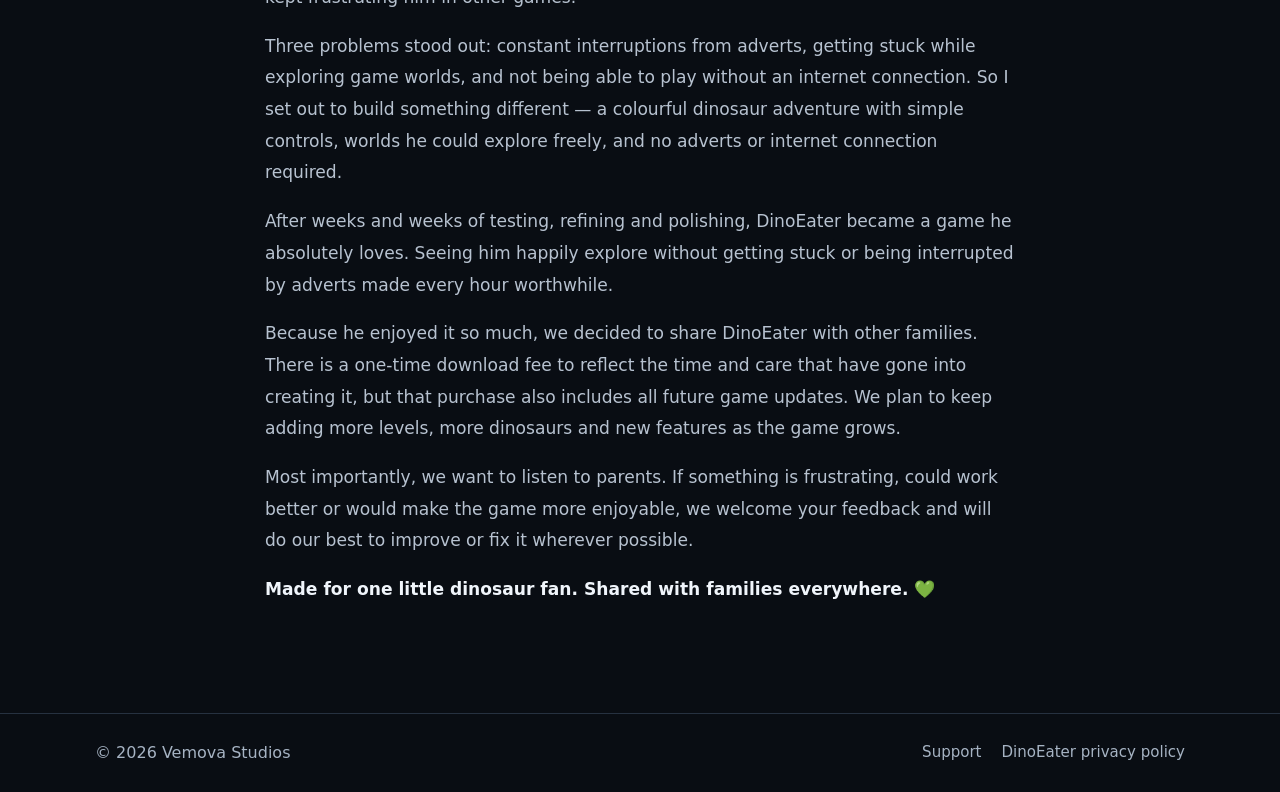
==== commit 954379a1: "Fix homepage hero structure and balance logo size beside text" ====
--- a/index.html
+++ b/index.html
@@ -1 +1 @@
-<!doctype html><html lang="en-GB"><head><meta charset="utf-8"><meta name="viewport" content="width=device-width,initial-scale=1"><meta name="description" content="Vemova Studios is an independent game studio. Discover DinoEater, a colourful dinosaur adventure coming soon to Android."><meta name="theme-color" content="#090d13"><title>Vemova Studios | Independent Game Studio</title><link rel="stylesheet" href="style.css"></head><body><header><div class="wrap nav"><a class="brand" href="./">VEMOVA <span>STUDIOS</span></a><nav><a href="#games">Our games</a><a href="dinoeater/">DinoEater</a><a href="mailto:support@vemovastudios.co.uk">Contact</a></nav></div></header><main><section class="hero"><div class="wrap hero-layout"><div class="hero-copy"><div style="font-size:clamp(2rem,4vw,3rem);font-weight:900;letter-spacing:.10em;color:#f0f5fb;margin-bottom:14px">VEMOVA <span style="color:#9cff70">STUDIOS</span></div><div class="eyebrow">INDEPENDENT GAME STUDIO</div><h1>Small studio.<br><em>Big adventures.</em></h1><p class="lead">Welcome to Vemova Studios. We're creating playful digital experiences with personality, imagination and a little bit of magic.</p><div class="actions"><a class="button" href="#games">Explore our games ↓</a><a class="button outline" href="mailto:support@vemovastudios.co.uk">Get in touch</a></div><img class="hero-logo" src="Glossy%20Vemova%20Studios%20Logo.png" alt="Glossy Vemova Studios logo" fetchpriority="high"></div></section><section class="section" id="games"><div class="wrap"><div class="eyebrow">FEATURED GAME</div><div class="feature"><div><h2>Meet DinoEater.</h2><p class="section-intro">A cheerful dinosaur adventure for young explorers. Choose your dinosaur, wander through colourful worlds, discover food and watch your dinosaur grow!</p><div class="pills"><span class="pill">6 playable dinosaurs</span><span class="pill">8 worlds</span><span class="pill">No adverts</span><span class="pill">Offline play</span></div><a class="button" href="dinoeater/">Discover DinoEater →</a></div><div class="dino-mark" style="overflow:hidden;min-height:0"><img src="dinoeater-banner.webp" alt="DinoEater game banner featuring colourful dinosaurs" style="display:block;width:100%;height:auto" loading="lazy"></div></div></div></section><section class="section"><div class="wrap narrow"><div class="eyebrow">OUR APPROACH</div><h2>Made to be enjoyed.</h2><div style="color:#b7c2d0;font-size:1.07rem;line-height:1.85"><p>DinoEater started as a personal project for my three-year-old son, who is on the autism spectrum. I wanted to make a game he could simply enjoy, without the things that kept frustrating him in other games.</p><p>Three problems stood out: constant interruptions from adverts, getting stuck while exploring game worlds, and not being able to play without an internet connection. So I set out to build something different — a colourful dinosaur adventure with simple controls, worlds he could explore freely, and no adverts or internet connection required.</p><p>After weeks and weeks of testing, refining and polishing, DinoEater became a game he absolutely loves. Seeing him happily explore without getting stuck or being interrupted by adverts made every hour worthwhile.</p><p>Because he enjoyed it so much, we decided to share DinoEater with other families. There is a one-time download fee to reflect the time and care that have gone into creating it, but that purchase also includes all future game updates. We plan to keep adding more levels, more dinosaurs and new features as the game grows.</p><p>Most importantly, we want to listen to parents. If something is frustrating, could work better or would make the game more enjoyable, we welcome your feedback and will do our best to improve or fix it wherever possible.</p><p style="color:#f0f5fb;font-weight:700">Made for one little dinosaur fan. Shared with families everywhere. 💚</p></div></div></section></main><footer><div class="wrap footer-inner"><span>© <span id="year">2026</span> Vemova Studios</span><div class="footer-links"><a href="mailto:support@vemovastudios.co.uk">Support</a><a href="https://privacy.vemovastudios.co.uk/">DinoEater privacy policy</a></div></div></footer><script>document.getElementById('year').textContent=new Date().getFullYear()</script></body></html>+<!doctype html><html lang="en-GB"><head><meta charset="utf-8"><meta name="viewport" content="width=device-width,initial-scale=1"><meta name="description" content="Vemova Studios is an independent game studio. Discover DinoEater, a colourful dinosaur adventure coming soon to Android."><meta name="theme-color" content="#090d13"><title>Vemova Studios | Independent Game Studio</title><link rel="stylesheet" href="style.css"></head><body><header><div class="wrap nav"><a class="brand" href="./">VEMOVA <span>STUDIOS</span></a><nav><a href="#games">Our games</a><a href="dinoeater/">DinoEater</a><a href="mailto:support@vemovastudios.co.uk">Contact</a></nav></div></header><main><section class="hero"><div class="wrap hero-layout"><div class="hero-copy"><div style="font-size:clamp(2rem,4vw,3rem);font-weight:900;letter-spacing:.10em;color:#f0f5fb;margin-bottom:14px">VEMOVA <span style="color:#9cff70">STUDIOS</span></div><div class="eyebrow">INDEPENDENT GAME STUDIO</div><h1>Small studio.<br><em>Big adventures.</em></h1><p class="lead">Welcome to Vemova Studios. We're creating playful digital experiences with personality, imagination and a little bit of magic.</p><div class="actions"><a class="button" href="#games">Explore our games ↓</a><a class="button outline" href="mailto:support@vemovastudios.co.uk">Get in touch</a></div></div><img class="hero-logo" src="Glossy%20Vemova%20Studios%20Logo.png" alt="Glossy Vemova Studios logo" fetchpriority="high"></div></section><section class="section" id="games"><div class="wrap"><div class="eyebrow">FEATURED GAME</div><div class="feature"><div><h2>Meet DinoEater.</h2><p class="section-intro">A cheerful dinosaur adventure for young explorers. Choose your dinosaur, wander through colourful worlds, discover food and watch your dinosaur grow!</p><div class="pills"><span class="pill">6 playable dinosaurs</span><span class="pill">8 worlds</span><span class="pill">No adverts</span><span class="pill">Offline play</span></div><a class="button" href="dinoeater/">Discover DinoEater →</a></div><div class="dino-mark" style="overflow:hidden;min-height:0"><img src="dinoeater-banner.webp" alt="DinoEater game banner featuring colourful dinosaurs" style="display:block;width:100%;height:auto" loading="lazy"></div></div></div></section><section class="section"><div class="wrap narrow"><div class="eyebrow">OUR APPROACH</div><h2>Made to be enjoyed.</h2><div style="color:#b7c2d0;font-size:1.07rem;line-height:1.85"><p>DinoEater started as a personal project for my three-year-old son, who is on the autism spectrum. I wanted to make a game he could simply enjoy, without the things that kept frustrating him in other games.</p><p>Three problems stood out: constant interruptions from adverts, getting stuck while exploring game worlds, and not being able to play without an internet connection. So I set out to build something different — a colourful dinosaur adventure with simple controls, worlds he could explore freely, and no adverts or internet connection required.</p><p>After weeks and weeks of testing, refining and polishing, DinoEater became a game he absolutely loves. Seeing him happily explore without getting stuck or being interrupted by adverts made every hour worthwhile.</p><p>Because he enjoyed it so much, we decided to share DinoEater with other families. There is a one-time download fee to reflect the time and care that have gone into creating it, but that purchase also includes all future game updates. We plan to keep adding more levels, more dinosaurs and new features as the game grows.</p><p>Most importantly, we want to listen to parents. If something is frustrating, could work better or would make the game more enjoyable, we welcome your feedback and will do our best to improve or fix it wherever possible.</p><p style="color:#f0f5fb;font-weight:700">Made for one little dinosaur fan. Shared with families everywhere. 💚</p></div></div></section></main><footer><div class="wrap footer-inner"><span>© <span id="year">2026</span> Vemova Studios</span><div class="footer-links"><a href="mailto:support@vemovastudios.co.uk">Support</a><a href="https://privacy.vemovastudios.co.uk/">DinoEater privacy policy</a></div></div></footer><script>document.getElementById('year').textContent=new Date().getFullYear()</script></body></html>
--- a/style.css
+++ b/style.css
@@ -1 +1,12 @@
-:root{color-scheme:dark;--bg:#090d13;--panel:#121a25;--line:#263140;--text:#f4f7fb;--muted:#a6b3c3;--green:#a5ff75}*{box-sizing:border-box}html{scroll-behavior:smooth}body{margin:0;background:var(--bg);color:var(--text);font-family:Inter,system-ui,-apple-system,Segoe UI,sans-serif;line-height:1.6}a{color:inherit;text-decoration:none}.wrap{max-width:1140px;margin:auto;padding:0 25px}header{background:#0b1119eF;border-bottom:1px solid var(--line);position:sticky;top:0;z-index:5;backdrop-filter:blur(12px)}.nav{display:flex;justify-content:space-between;align-items:center;min-height:75px;gap:20px}.brand{font-size:1.1rem;font-weight:900;letter-spacing:.13em;white-space:nowrap}.brand span{color:var(--green)}nav{display:flex;gap:24px;flex-wrap:wrap}nav a,.footer-links a{color:var(--muted);font-size:.94rem}nav a:hover,a:hover{color:var(--green)}.hero{padding:120px 0 135px;background:radial-gradient(ellipse at 78% 25%,#193b2c 0,transparent 43%),radial-gradient(ellipse at 20% 90%,#17253a 0,transparent 42%),var(--bg)}.eyebrow{font-size:.78rem;font-weight:800;letter-spacing:.2em;color:var(--green);margin-bottom:15px}h1,h2,h3,p{margin-top:0}h1{font-size:clamp(3rem,7vw,6.4rem);line-height:1.07;letter-spacing:-.055em;margin-bottom:25px}h1 em{color:var(--green);font-style:normal}h2{font-size:clamp(2.1rem,4vw,3.7rem);line-height:1.12;letter-spacing:-.04em;margin-bottom:22px}h3{font-size:1.25rem}.lead,.section-intro{font-size:1.15rem;max-width:680px;color:var(--muted)}.actions{display:flex;gap:12px;flex-wrap:wrap;margin-top:30px}.button{display:inline-block;background:var(--green);color:#0b1610;padding:13px 23px;border-radius:11px;font-weight:800}.button:hover{background:#d0ffae;color:#07120a}.button.outline{background:transparent;border:1px solid #586677;color:var(--text)}.section{padding:90px 0;border-top:1px solid #17202b}.feature{display:grid;grid-template-columns:1.1fr .9fr;gap:45px;align-items:center}.pills{display:flex;flex-wrap:wrap;gap:9px;margin:24px 0 28px}.pill{padding:7px 12px;border:1px solid #3c5443;border-radius:99px;color:#d5f6d2;background:#15241d;font-size:.84rem}.dino-mark{min-height:350px;border-radius:22px;display:grid;place-items:center;text-align:center;background:radial-gradient(circle at 50% 45%,#275c35,#132b28 60%,#101824);border:1px solid #31503c;box-shadow:0 20px 80px #0005}.dino-mark strong{display:block;font-size:2.6rem;color:var(--green);line-height:1.3}.dino-mark small{display:block;color:#d0dfd2}.emoji{font-size:6.5rem}.narrow{max-width:800px}.grid{display:grid;grid-template-columns:repeat(3,1fr);gap:18px;margin-top:30px}.tile{background:var(--panel);border:1px solid var(--line);border-radius:16px;padding:28px}.tile p{color:var(--muted);margin-bottom:0}.icon{font-size:2.5rem;margin-bottom:12px}.worlds{display:grid;grid-template-columns:repeat(4,1fr);gap:14px;margin-top:25px}.world{background:linear-gradient(135deg,#172633,#15221b);border:1px solid #304139;padding:22px 16px;border-radius:13px;font-weight:700}.shots{background:#101925;border:1px dashed #496051;border-radius:18px;padding:60px 25px;text-align:center;color:var(--muted)}.shots strong{display:block;color:var(--text);font-size:1.15rem;margin-bottom:10px}.shots p{margin-bottom:0}footer{border-top:1px solid var(--line);padding:26px 0;color:var(--muted)}.footer-inner,.footer-links{display:flex;justify-content:space-between;gap:20px;flex-wrap:wrap}@media(max-width:750px){.nav{align-items:flex-start;flex-direction:column;padding-top:15px;padding-bottom:15px}nav{gap:16px}.hero{padding:85px 0}.section{padding:65px 0}.feature,.grid{grid-template-columns:1fr}.worlds{grid-template-columns:repeat(2,1fr)}.dino-mark{min-height:270px}}+:root{color-scheme:dark;--bg:#090d13;--panel:#121a25;--line:#263140;--text:#f4f7fb;--muted:#a6b3c3;--green:#a5ff75}*{box-sizing:border-box}html{scroll-behavior:smooth}body{margin:0;background:var(--bg);color:var(--text);font-family:Inter,system-ui,-apple-system,Segoe UI,sans-serif;line-height:1.6}a{color:inherit;text-decoration:none}.wrap{max-width:1140px;margin:auto;padding:0 25px}header{background:#0b1119eF;border-bottom:1px solid var(--line);position:sticky;top:0;z-index:5;backdrop-filter:blur(12px)}.nav{display:flex;justify-content:space-between;align-items:center;min-height:75px;gap:20px}.brand{font-size:1.1rem;font-weight:900;letter-spacing:.13em;white-space:nowrap}.brand span{color:var(--green)}nav{display:flex;gap:24px;flex-wrap:wrap}nav a,.footer-links a{color:var(--muted);font-size:.94rem}nav a:hover,a:hover{color:var(--green)}.hero{padding:120px 0 135px;background:radial-gradient(ellipse at 78% 25%,#193b2c 0,transparent 43%),radial-gradient(ellipse at 20% 90%,#17253a 0,transparent 42%),var(--bg)}.eyebrow{font-size:.78rem;font-weight:800;letter-spacing:.2em;color:var(--green);margin-bottom:15px}h1,h2,h3,p{margin-top:0}h1{font-size:clamp(3rem,7vw,6.4rem);line-height:1.07;letter-spacing:-.055em;margin-bottom:25px}h1 em{color:var(--green);font-style:normal}h2{font-size:clamp(2.1rem,4vw,3.7rem);line-height:1.12;letter-spacing:-.04em;margin-bottom:22px}h3{font-size:1.25rem}.lead,.section-intro{font-size:1.15rem;max-width:680px;color:var(--muted)}.actions{display:flex;gap:12px;flex-wrap:wrap;margin-top:30px}.button{display:inline-block;background:var(--green);color:#0b1610;padding:13px 23px;border-radius:11px;font-weight:800}.button:hover{background:#d0ffae;color:#07120a}.button.outline{background:transparent;border:1px solid #586677;color:var(--text)}.section{padding:90px 0;border-top:1px solid #17202b}.feature{display:grid;grid-template-columns:1.1fr .9fr;gap:45px;align-items:center}.pills{display:flex;flex-wrap:wrap;gap:9px;margin:24px 0 28px}.pill{padding:7px 12px;border:1px solid #3c5443;border-radius:99px;color:#d5f6d2;background:#15241d;font-size:.84rem}.dino-mark{min-height:350px;border-radius:22px;display:grid;place-items:center;text-align:center;background:radial-gradient(circle at 50% 45%,#275c35,#132b28 60%,#101824);border:1px solid #31503c;box-shadow:0 20px 80px #0005}.dino-mark strong{display:block;font-size:2.6rem;color:var(--green);line-height:1.3}.dino-mark small{display:block;color:#d0dfd2}.emoji{font-size:6.5rem}.narrow{max-width:800px}.grid{display:grid;grid-template-columns:repeat(3,1fr);gap:18px;margin-top:30px}.tile{background:var(--panel);border:1px solid var(--line);border-radius:16px;padding:28px}.tile p{color:var(--muted);margin-bottom:0}.icon{font-size:2.5rem;margin-bottom:12px}.worlds{display:grid;grid-template-columns:repeat(4,1fr);gap:14px;margin-top:25px}.world{background:linear-gradient(135deg,#172633,#15221b);border:1px solid #304139;padding:22px 16px;border-radius:13px;font-weight:700}.shots{background:#101925;border:1px dashed #496051;border-radius:18px;padding:60px 25px;text-align:center;color:var(--muted)}.shots strong{display:block;color:var(--text);font-size:1.15rem;margin-bottom:10px}.shots p{margin-bottom:0}footer{border-top:1px solid var(--line);padding:26px 0;color:var(--muted)}.footer-inner,.footer-links{display:flex;justify-content:space-between;gap:20px;flex-wrap:wrap}@media(max-width:750px){.nav{align-items:flex-start;flex-direction:column;padding-top:15px;padding-bottom:15px}nav{gap:16px}.hero{padding:85px 0}.section{padding:65px 0}.feature,.grid{grid-template-columns:1fr}.worlds{grid-template-columns:repeat(2,1fr)}.dino-mark{min-height:270px}}
+/* Studio logo alongside the homepage and DinoEater hero copy */
+.hero-layout{display:grid;grid-template-columns:minmax(0,1.5fr) minmax(270px,.85fr);align-items:center;gap:clamp(25px,4vw,65px)}
+.hero-copy{min-width:0}
+.hero-layout h1{font-size:clamp(3rem,6vw,6.4rem)}
+.hero-logo{display:block;width:100%;max-width:470px;height:auto;object-fit:contain;justify-self:center;filter:drop-shadow(0 18px 32px #0005)}
+@media(max-width:750px){.hero-layout{grid-template-columns:1fr;gap:28px}.hero-logo{max-width:min(75vw,350px)}.hero-layout h1{font-size:clamp(3rem,9vw,5rem)}}
+
+/* Keep hero logo at a restrained size beside the copy, never stretching across the page. */
+.hero-layout{grid-template-columns:minmax(0,1fr) 260px;gap:38px}
+.hero-logo{width:100%;max-width:260px;max-height:240px;object-fit:contain;align-self:center}
+@media(max-width:750px){.hero-layout{grid-template-columns:1fr;gap:22px}.hero-logo{width:min(58vw,220px);max-height:200px}}
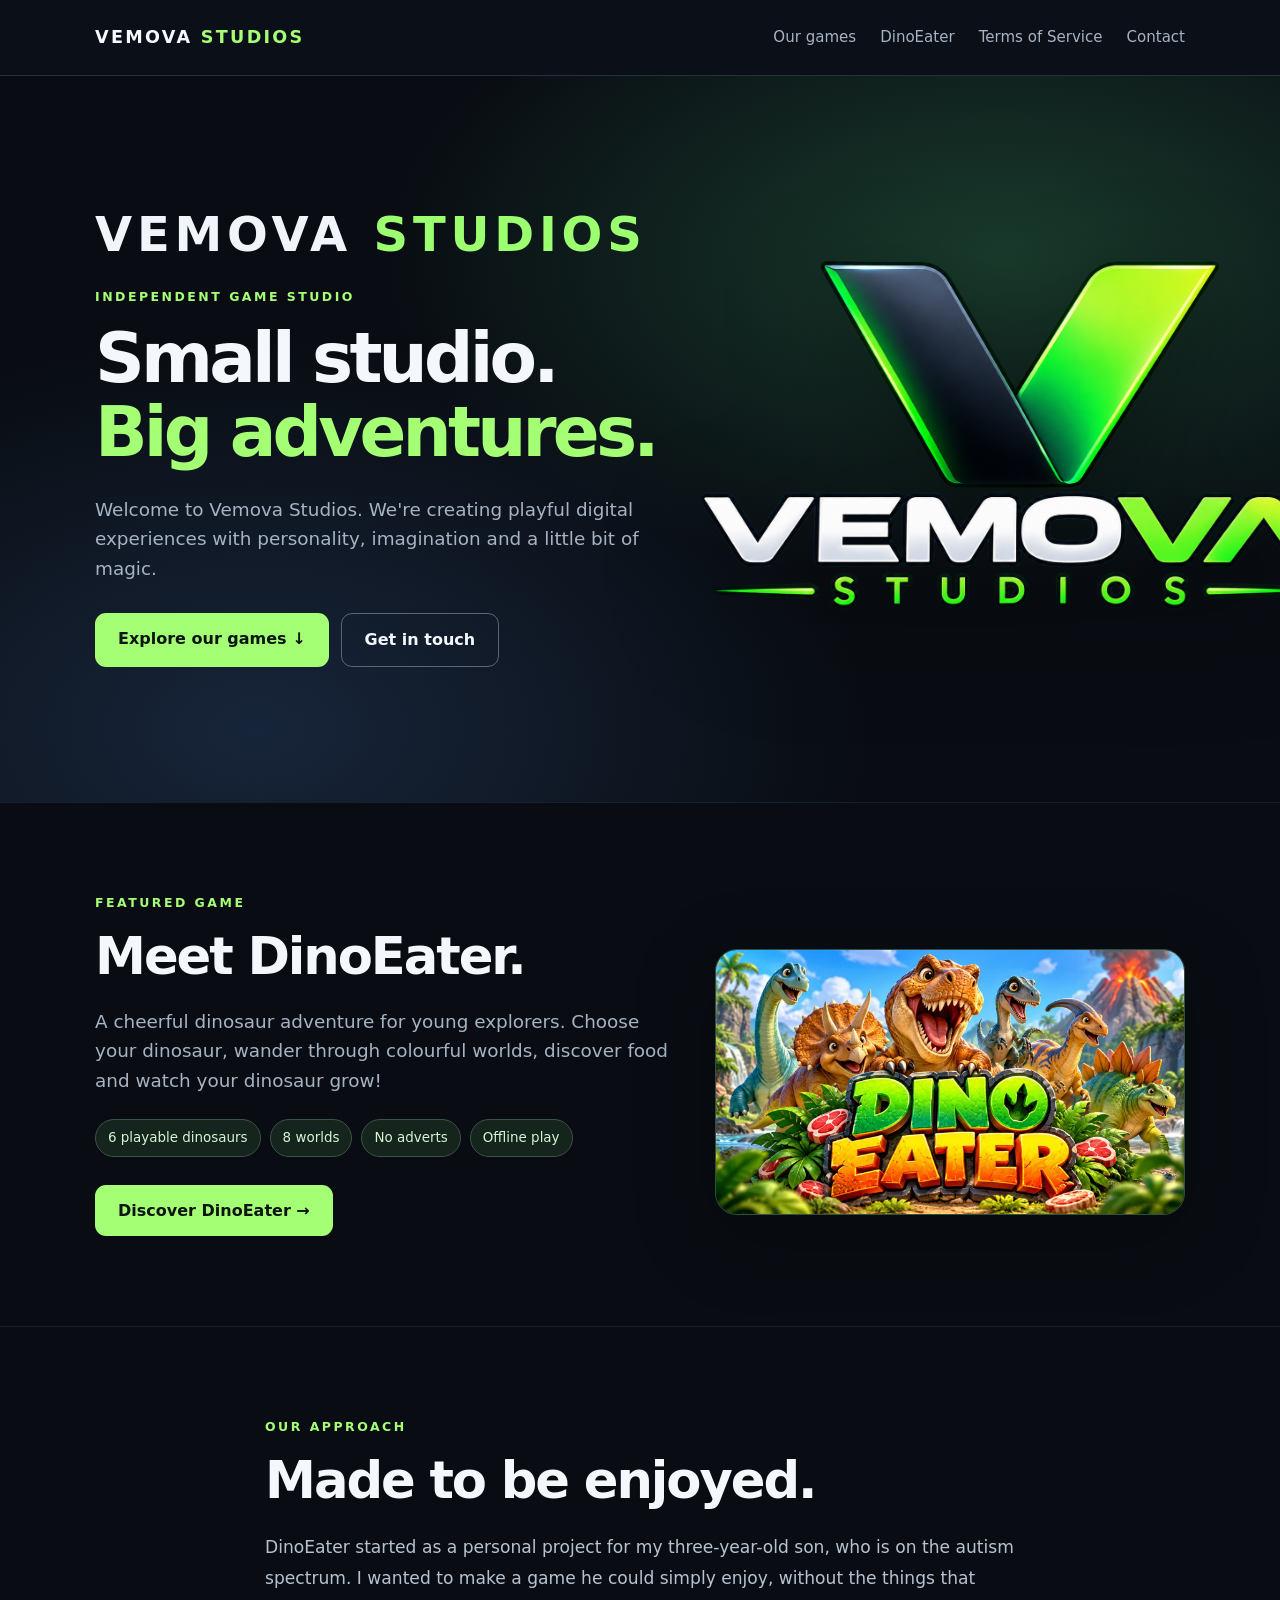
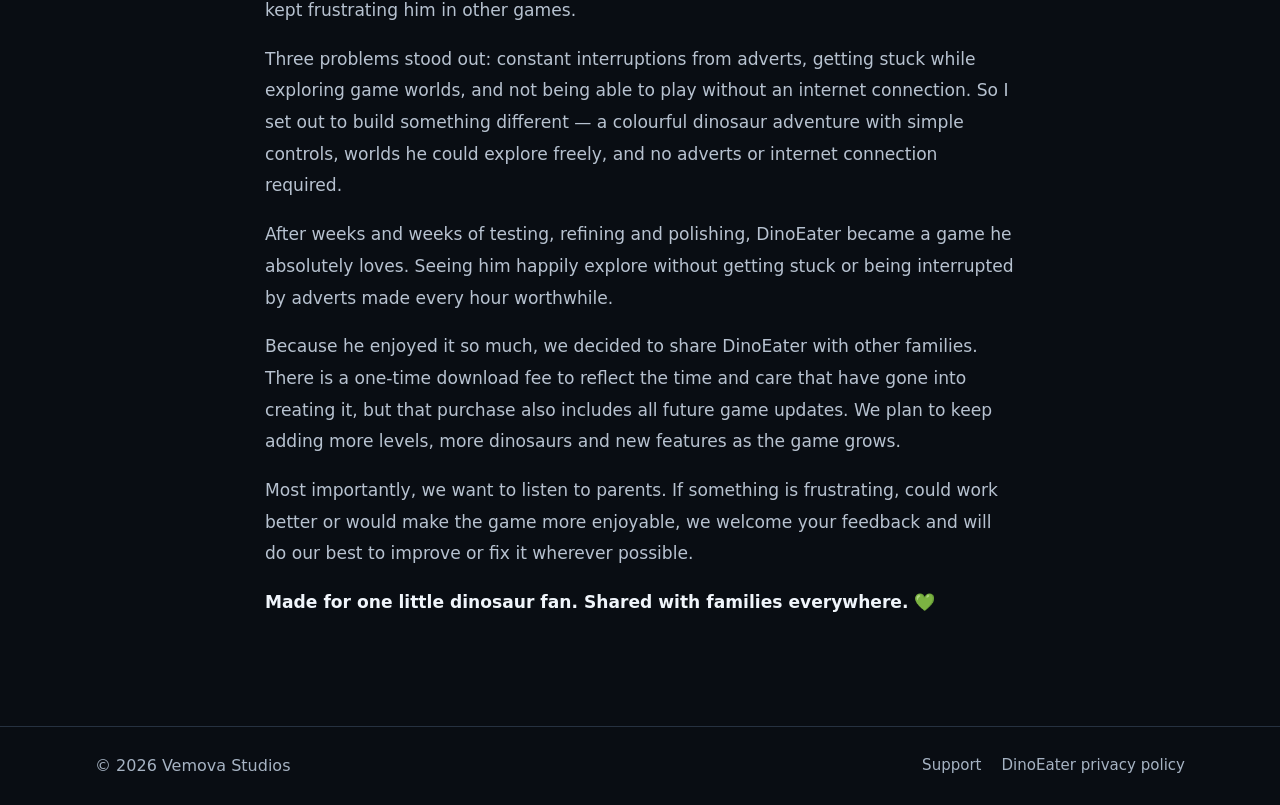
==== commit ee07a612: "Add Terms of Service navigation link" ====
--- a/index.html
+++ b/index.html
@@ -1 +1 @@
-<!doctype html><html lang="en-GB"><head><meta charset="utf-8"><meta name="viewport" content="width=device-width,initial-scale=1"><meta name="description" content="Vemova Studios is an independent game studio. Discover DinoEater, a colourful dinosaur adventure coming soon to Android."><meta name="theme-color" content="#090d13"><title>Vemova Studios | Independent Game Studio</title><link rel="stylesheet" href="style.css"></head><body><header><div class="wrap nav"><a class="brand" href="./">VEMOVA <span>STUDIOS</span></a><nav><a href="#games">Our games</a><a href="dinoeater/">DinoEater</a><a href="mailto:support@vemovastudios.co.uk">Contact</a></nav></div></header><main><section class="hero"><div class="wrap hero-layout"><div class="hero-copy"><div style="font-size:clamp(2rem,4vw,3rem);font-weight:900;letter-spacing:.10em;color:#f0f5fb;margin-bottom:14px">VEMOVA <span style="color:#9cff70">STUDIOS</span></div><div class="eyebrow">INDEPENDENT GAME STUDIO</div><h1>Small studio.<br><em>Big adventures.</em></h1><p class="lead">Welcome to Vemova Studios. We're creating playful digital experiences with personality, imagination and a little bit of magic.</p><div class="actions"><a class="button" href="#games">Explore our games ↓</a><a class="button outline" href="mailto:support@vemovastudios.co.uk">Get in touch</a></div></div><img class="hero-logo" src="Glossy%20Vemova%20Studios%20Logo.png" alt="Glossy Vemova Studios logo" fetchpriority="high"></div></section><section class="section" id="games"><div class="wrap"><div class="eyebrow">FEATURED GAME</div><div class="feature"><div><h2>Meet DinoEater.</h2><p class="section-intro">A cheerful dinosaur adventure for young explorers. Choose your dinosaur, wander through colourful worlds, discover food and watch your dinosaur grow!</p><div class="pills"><span class="pill">6 playable dinosaurs</span><span class="pill">8 worlds</span><span class="pill">No adverts</span><span class="pill">Offline play</span></div><a class="button" href="dinoeater/">Discover DinoEater →</a></div><div class="dino-mark" style="overflow:hidden;min-height:0"><img src="dinoeater-banner.webp" alt="DinoEater game banner featuring colourful dinosaurs" style="display:block;width:100%;height:auto" loading="lazy"></div></div></div></section><section class="section"><div class="wrap narrow"><div class="eyebrow">OUR APPROACH</div><h2>Made to be enjoyed.</h2><div style="color:#b7c2d0;font-size:1.07rem;line-height:1.85"><p>DinoEater started as a personal project for my three-year-old son, who is on the autism spectrum. I wanted to make a game he could simply enjoy, without the things that kept frustrating him in other games.</p><p>Three problems stood out: constant interruptions from adverts, getting stuck while exploring game worlds, and not being able to play without an internet connection. So I set out to build something different — a colourful dinosaur adventure with simple controls, worlds he could explore freely, and no adverts or internet connection required.</p><p>After weeks and weeks of testing, refining and polishing, DinoEater became a game he absolutely loves. Seeing him happily explore without getting stuck or being interrupted by adverts made every hour worthwhile.</p><p>Because he enjoyed it so much, we decided to share DinoEater with other families. There is a one-time download fee to reflect the time and care that have gone into creating it, but that purchase also includes all future game updates. We plan to keep adding more levels, more dinosaurs and new features as the game grows.</p><p>Most importantly, we want to listen to parents. If something is frustrating, could work better or would make the game more enjoyable, we welcome your feedback and will do our best to improve or fix it wherever possible.</p><p style="color:#f0f5fb;font-weight:700">Made for one little dinosaur fan. Shared with families everywhere. 💚</p></div></div></section></main><footer><div class="wrap footer-inner"><span>© <span id="year">2026</span> Vemova Studios</span><div class="footer-links"><a href="mailto:support@vemovastudios.co.uk">Support</a><a href="https://privacy.vemovastudios.co.uk/">DinoEater privacy policy</a></div></div></footer><script>document.getElementById('year').textContent=new Date().getFullYear()</script></body></html>+<!doctype html><html lang="en-GB"><head><meta charset="utf-8"><meta name="viewport" content="width=device-width,initial-scale=1"><meta name="description" content="Vemova Studios is an independent game studio. Discover DinoEater, a colourful dinosaur adventure coming soon to Android."><meta name="theme-color" content="#090d13"><title>Vemova Studios | Independent Game Studio</title><link rel="stylesheet" href="style.css"></head><body><header><div class="wrap nav"><a class="brand" href="./">VEMOVA <span>STUDIOS</span></a><nav><a href="#games">Our games</a><a href="dinoeater/">DinoEater</a><a href="dinoeater/terms/">Terms of Service</a><a href="mailto:support@vemovastudios.co.uk">Contact</a></nav></div></header><main><section class="hero"><div class="wrap hero-layout"><div class="hero-copy"><div style="font-size:clamp(2rem,4vw,3rem);font-weight:900;letter-spacing:.10em;color:#f0f5fb;margin-bottom:14px">VEMOVA <span style="color:#9cff70">STUDIOS</span></div><div class="eyebrow">INDEPENDENT GAME STUDIO</div><h1>Small studio.<br><em>Big adventures.</em></h1><p class="lead">Welcome to Vemova Studios. We're creating playful digital experiences with personality, imagination and a little bit of magic.</p><div class="actions"><a class="button" href="#games">Explore our games ↓</a><a class="button outline" href="mailto:support@vemovastudios.co.uk">Get in touch</a></div></div><img class="hero-logo" src="Glossy%20Vemova%20Studios%20Logo.png" alt="Glossy Vemova Studios logo" fetchpriority="high"></div></section><section class="section" id="games"><div class="wrap"><div class="eyebrow">FEATURED GAME</div><div class="feature"><div><h2>Meet DinoEater.</h2><p class="section-intro">A cheerful dinosaur adventure for young explorers. Choose your dinosaur, wander through colourful worlds, discover food and watch your dinosaur grow!</p><div class="pills"><span class="pill">6 playable dinosaurs</span><span class="pill">8 worlds</span><span class="pill">No adverts</span><span class="pill">Offline play</span></div><a class="button" href="dinoeater/">Discover DinoEater →</a></div><div class="dino-mark" style="overflow:hidden;min-height:0"><img src="dinoeater-banner.webp" alt="DinoEater game banner featuring colourful dinosaurs" style="display:block;width:100%;height:auto" loading="lazy"></div></div></div></section><section class="section"><div class="wrap narrow"><div class="eyebrow">OUR APPROACH</div><h2>Made to be enjoyed.</h2><div style="color:#b7c2d0;font-size:1.07rem;line-height:1.85"><p>DinoEater started as a personal project for my three-year-old son, who is on the autism spectrum. I wanted to make a game he could simply enjoy, without the things that kept frustrating him in other games.</p><p>Three problems stood out: constant interruptions from adverts, getting stuck while exploring game worlds, and not being able to play without an internet connection. So I set out to build something different — a colourful dinosaur adventure with simple controls, worlds he could explore freely, and no adverts or internet connection required.</p><p>After weeks and weeks of testing, refining and polishing, DinoEater became a game he absolutely loves. Seeing him happily explore without getting stuck or being interrupted by adverts made every hour worthwhile.</p><p>Because he enjoyed it so much, we decided to share DinoEater with other families. There is a one-time download fee to reflect the time and care that have gone into creating it, but that purchase also includes all future game updates. We plan to keep adding more levels, more dinosaurs and new features as the game grows.</p><p>Most importantly, we want to listen to parents. If something is frustrating, could work better or would make the game more enjoyable, we welcome your feedback and will do our best to improve or fix it wherever possible.</p><p style="color:#f0f5fb;font-weight:700">Made for one little dinosaur fan. Shared with families everywhere. 💚</p></div></div></section></main><footer><div class="wrap footer-inner"><span>© <span id="year">2026</span> Vemova Studios</span><div class="footer-links"><a href="mailto:support@vemovastudios.co.uk">Support</a><a href="https://privacy.vemovastudios.co.uk/">DinoEater privacy policy</a></div></div></footer><script>document.getElementById('year').textContent=new Date().getFullYear()</script></body></html>
--- a/style.css
+++ b/style.css
@@ -10,3 +10,13 @@
 .hero-layout{grid-template-columns:minmax(0,1fr) 260px;gap:38px}
 .hero-logo{width:100%;max-width:260px;max-height:240px;object-fit:contain;align-self:center}
 @media(max-width:750px){.hero-layout{grid-template-columns:1fr;gap:22px}.hero-logo{width:min(58vw,220px);max-height:200px}}
+
+/* Final balanced side-by-side hero treatment */
+@media(min-width:751px){.hero-layout{grid-template-columns:minmax(0,1fr) minmax(300px,380px);gap:clamp(22px,3vw,46px)}.hero-logo{width:100%;max-width:380px;max-height:none;align-self:center}.hero-layout h1{font-size:clamp(3rem,5.4vw,5.7rem)}}
+@media(max-width:750px){.hero-logo{width:min(78vw,320px);max-width:320px;max-height:none}}
+
+/* Larger studio mark, retaining its position beside the hero text */
+@media(min-width:751px){.hero-layout{grid-template-columns:minmax(0,1fr) minmax(380px,460px);gap:clamp(16px,2vw,30px)}.hero-logo{max-width:460px;width:100%;transform:scale(1.7);transform-origin:center center;position:relative;z-index:1;pointer-events:none}}
+
+/* Nudge the enlarged logo slightly right without moving the headline */
+@media(min-width:751px){.hero-logo{translate:58px 0}}
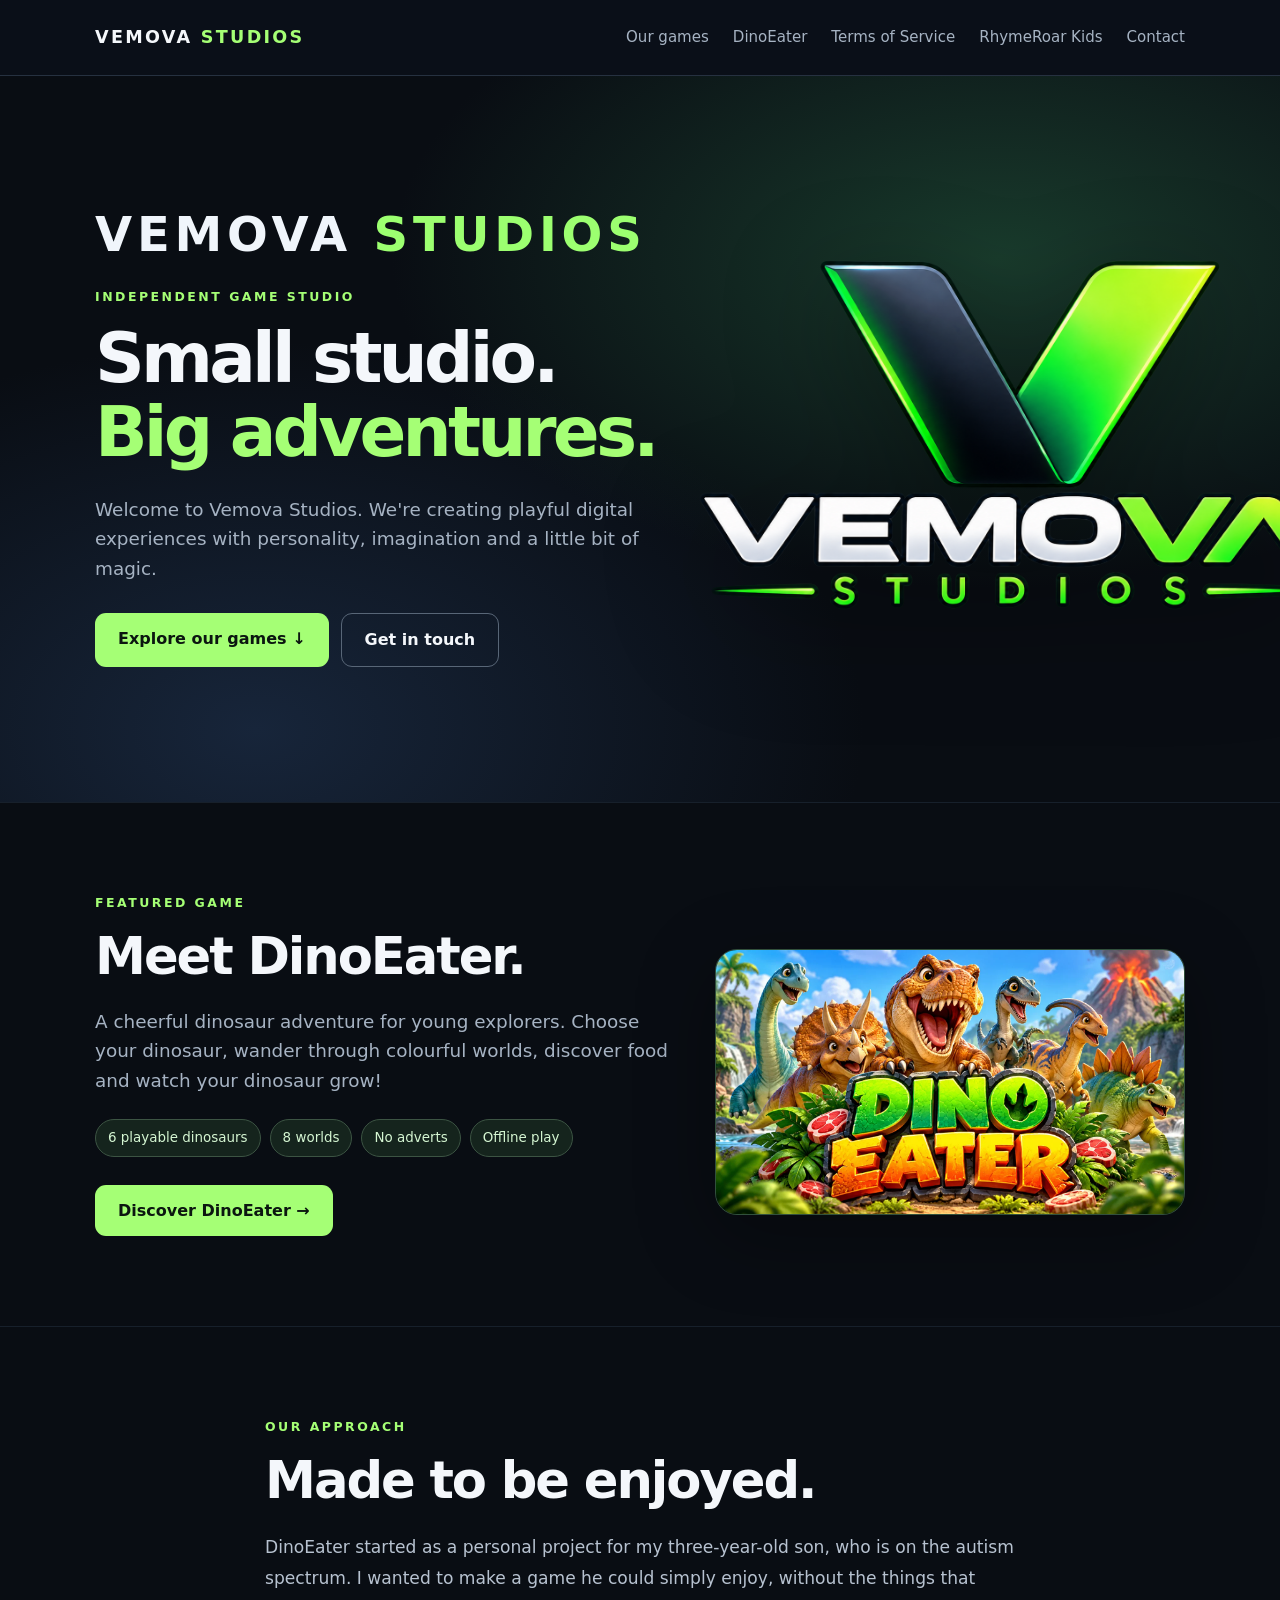
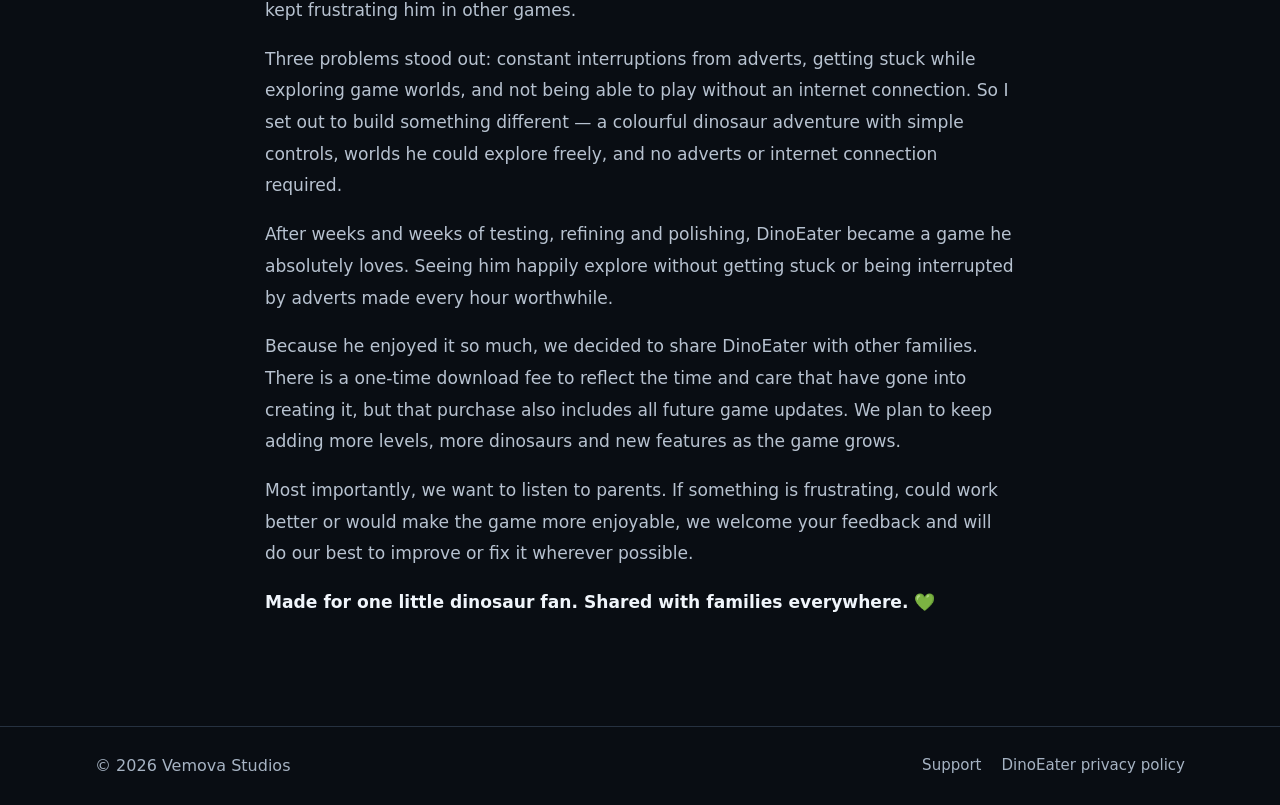
==== commit 2521a526: "Add RhymeRoar Kids to website navigation" ====
--- a/index.html
+++ b/index.html
@@ -1 +1 @@
-<!doctype html><html lang="en-GB"><head><meta charset="utf-8"><meta name="viewport" content="width=device-width,initial-scale=1"><meta name="description" content="Vemova Studios is an independent game studio. Discover DinoEater, a colourful dinosaur adventure coming soon to Android."><meta name="theme-color" content="#090d13"><title>Vemova Studios | Independent Game Studio</title><link rel="stylesheet" href="style.css"></head><body><header><div class="wrap nav"><a class="brand" href="./">VEMOVA <span>STUDIOS</span></a><nav><a href="#games">Our games</a><a href="dinoeater/">DinoEater</a><a href="dinoeater/terms/">Terms of Service</a><a href="mailto:support@vemovastudios.co.uk">Contact</a></nav></div></header><main><section class="hero"><div class="wrap hero-layout"><div class="hero-copy"><div style="font-size:clamp(2rem,4vw,3rem);font-weight:900;letter-spacing:.10em;color:#f0f5fb;margin-bottom:14px">VEMOVA <span style="color:#9cff70">STUDIOS</span></div><div class="eyebrow">INDEPENDENT GAME STUDIO</div><h1>Small studio.<br><em>Big adventures.</em></h1><p class="lead">Welcome to Vemova Studios. We're creating playful digital experiences with personality, imagination and a little bit of magic.</p><div class="actions"><a class="button" href="#games">Explore our games ↓</a><a class="button outline" href="mailto:support@vemovastudios.co.uk">Get in touch</a></div></div><img class="hero-logo" src="Glossy%20Vemova%20Studios%20Logo.png" alt="Glossy Vemova Studios logo" fetchpriority="high"></div></section><section class="section" id="games"><div class="wrap"><div class="eyebrow">FEATURED GAME</div><div class="feature"><div><h2>Meet DinoEater.</h2><p class="section-intro">A cheerful dinosaur adventure for young explorers. Choose your dinosaur, wander through colourful worlds, discover food and watch your dinosaur grow!</p><div class="pills"><span class="pill">6 playable dinosaurs</span><span class="pill">8 worlds</span><span class="pill">No adverts</span><span class="pill">Offline play</span></div><a class="button" href="dinoeater/">Discover DinoEater →</a></div><div class="dino-mark" style="overflow:hidden;min-height:0"><img src="dinoeater-banner.webp" alt="DinoEater game banner featuring colourful dinosaurs" style="display:block;width:100%;height:auto" loading="lazy"></div></div></div></section><section class="section"><div class="wrap narrow"><div class="eyebrow">OUR APPROACH</div><h2>Made to be enjoyed.</h2><div style="color:#b7c2d0;font-size:1.07rem;line-height:1.85"><p>DinoEater started as a personal project for my three-year-old son, who is on the autism spectrum. I wanted to make a game he could simply enjoy, without the things that kept frustrating him in other games.</p><p>Three problems stood out: constant interruptions from adverts, getting stuck while exploring game worlds, and not being able to play without an internet connection. So I set out to build something different — a colourful dinosaur adventure with simple controls, worlds he could explore freely, and no adverts or internet connection required.</p><p>After weeks and weeks of testing, refining and polishing, DinoEater became a game he absolutely loves. Seeing him happily explore without getting stuck or being interrupted by adverts made every hour worthwhile.</p><p>Because he enjoyed it so much, we decided to share DinoEater with other families. There is a one-time download fee to reflect the time and care that have gone into creating it, but that purchase also includes all future game updates. We plan to keep adding more levels, more dinosaurs and new features as the game grows.</p><p>Most importantly, we want to listen to parents. If something is frustrating, could work better or would make the game more enjoyable, we welcome your feedback and will do our best to improve or fix it wherever possible.</p><p style="color:#f0f5fb;font-weight:700">Made for one little dinosaur fan. Shared with families everywhere. 💚</p></div></div></section></main><footer><div class="wrap footer-inner"><span>© <span id="year">2026</span> Vemova Studios</span><div class="footer-links"><a href="mailto:support@vemovastudios.co.uk">Support</a><a href="https://privacy.vemovastudios.co.uk/">DinoEater privacy policy</a></div></div></footer><script>document.getElementById('year').textContent=new Date().getFullYear()</script></body></html>+<!doctype html><html lang="en-GB"><head><meta charset="utf-8"><meta name="viewport" content="width=device-width,initial-scale=1"><meta name="description" content="Vemova Studios is an independent game studio. Discover DinoEater, a colourful dinosaur adventure coming soon to Android."><meta name="theme-color" content="#090d13"><title>Vemova Studios | Independent Game Studio</title><link rel="stylesheet" href="style.css"></head><body><header><div class="wrap nav"><a class="brand" href="./">VEMOVA <span>STUDIOS</span></a><nav><a href="#games">Our games</a><a href="dinoeater/">DinoEater</a><a href="dinoeater/terms/">Terms of Service</a><a href="rhymeroar/">RhymeRoar Kids</a><a href="mailto:support@vemovastudios.co.uk">Contact</a></nav></div></header><main><section class="hero"><div class="wrap hero-layout"><div class="hero-copy"><div style="font-size:clamp(2rem,4vw,3rem);font-weight:900;letter-spacing:.10em;color:#f0f5fb;margin-bottom:14px">VEMOVA <span style="color:#9cff70">STUDIOS</span></div><div class="eyebrow">INDEPENDENT GAME STUDIO</div><h1>Small studio.<br><em>Big adventures.</em></h1><p class="lead">Welcome to Vemova Studios. We're creating playful digital experiences with personality, imagination and a little bit of magic.</p><div class="actions"><a class="button" href="#games">Explore our games ↓</a><a class="button outline" href="mailto:support@vemovastudios.co.uk">Get in touch</a></div></div><img class="hero-logo" src="Glossy%20Vemova%20Studios%20Logo.png" alt="Glossy Vemova Studios logo" fetchpriority="high"></div></section><section class="section" id="games"><div class="wrap"><div class="eyebrow">FEATURED GAME</div><div class="feature"><div><h2>Meet DinoEater.</h2><p class="section-intro">A cheerful dinosaur adventure for young explorers. Choose your dinosaur, wander through colourful worlds, discover food and watch your dinosaur grow!</p><div class="pills"><span class="pill">6 playable dinosaurs</span><span class="pill">8 worlds</span><span class="pill">No adverts</span><span class="pill">Offline play</span></div><a class="button" href="dinoeater/">Discover DinoEater →</a></div><div class="dino-mark" style="overflow:hidden;min-height:0"><img src="dinoeater-banner.webp" alt="DinoEater game banner featuring colourful dinosaurs" style="display:block;width:100%;height:auto" loading="lazy"></div></div></div></section><section class="section"><div class="wrap narrow"><div class="eyebrow">OUR APPROACH</div><h2>Made to be enjoyed.</h2><div style="color:#b7c2d0;font-size:1.07rem;line-height:1.85"><p>DinoEater started as a personal project for my three-year-old son, who is on the autism spectrum. I wanted to make a game he could simply enjoy, without the things that kept frustrating him in other games.</p><p>Three problems stood out: constant interruptions from adverts, getting stuck while exploring game worlds, and not being able to play without an internet connection. So I set out to build something different — a colourful dinosaur adventure with simple controls, worlds he could explore freely, and no adverts or internet connection required.</p><p>After weeks and weeks of testing, refining and polishing, DinoEater became a game he absolutely loves. Seeing him happily explore without getting stuck or being interrupted by adverts made every hour worthwhile.</p><p>Because he enjoyed it so much, we decided to share DinoEater with other families. There is a one-time download fee to reflect the time and care that have gone into creating it, but that purchase also includes all future game updates. We plan to keep adding more levels, more dinosaurs and new features as the game grows.</p><p>Most importantly, we want to listen to parents. If something is frustrating, could work better or would make the game more enjoyable, we welcome your feedback and will do our best to improve or fix it wherever possible.</p><p style="color:#f0f5fb;font-weight:700">Made for one little dinosaur fan. Shared with families everywhere. 💚</p></div></div></section></main><footer><div class="wrap footer-inner"><span>© <span id="year">2026</span> Vemova Studios</span><div class="footer-links"><a href="mailto:support@vemovastudios.co.uk">Support</a><a href="https://privacy.vemovastudios.co.uk/">DinoEater privacy policy</a></div></div></footer><script>document.getElementById('year').textContent=new Date().getFullYear()</script></body></html>
